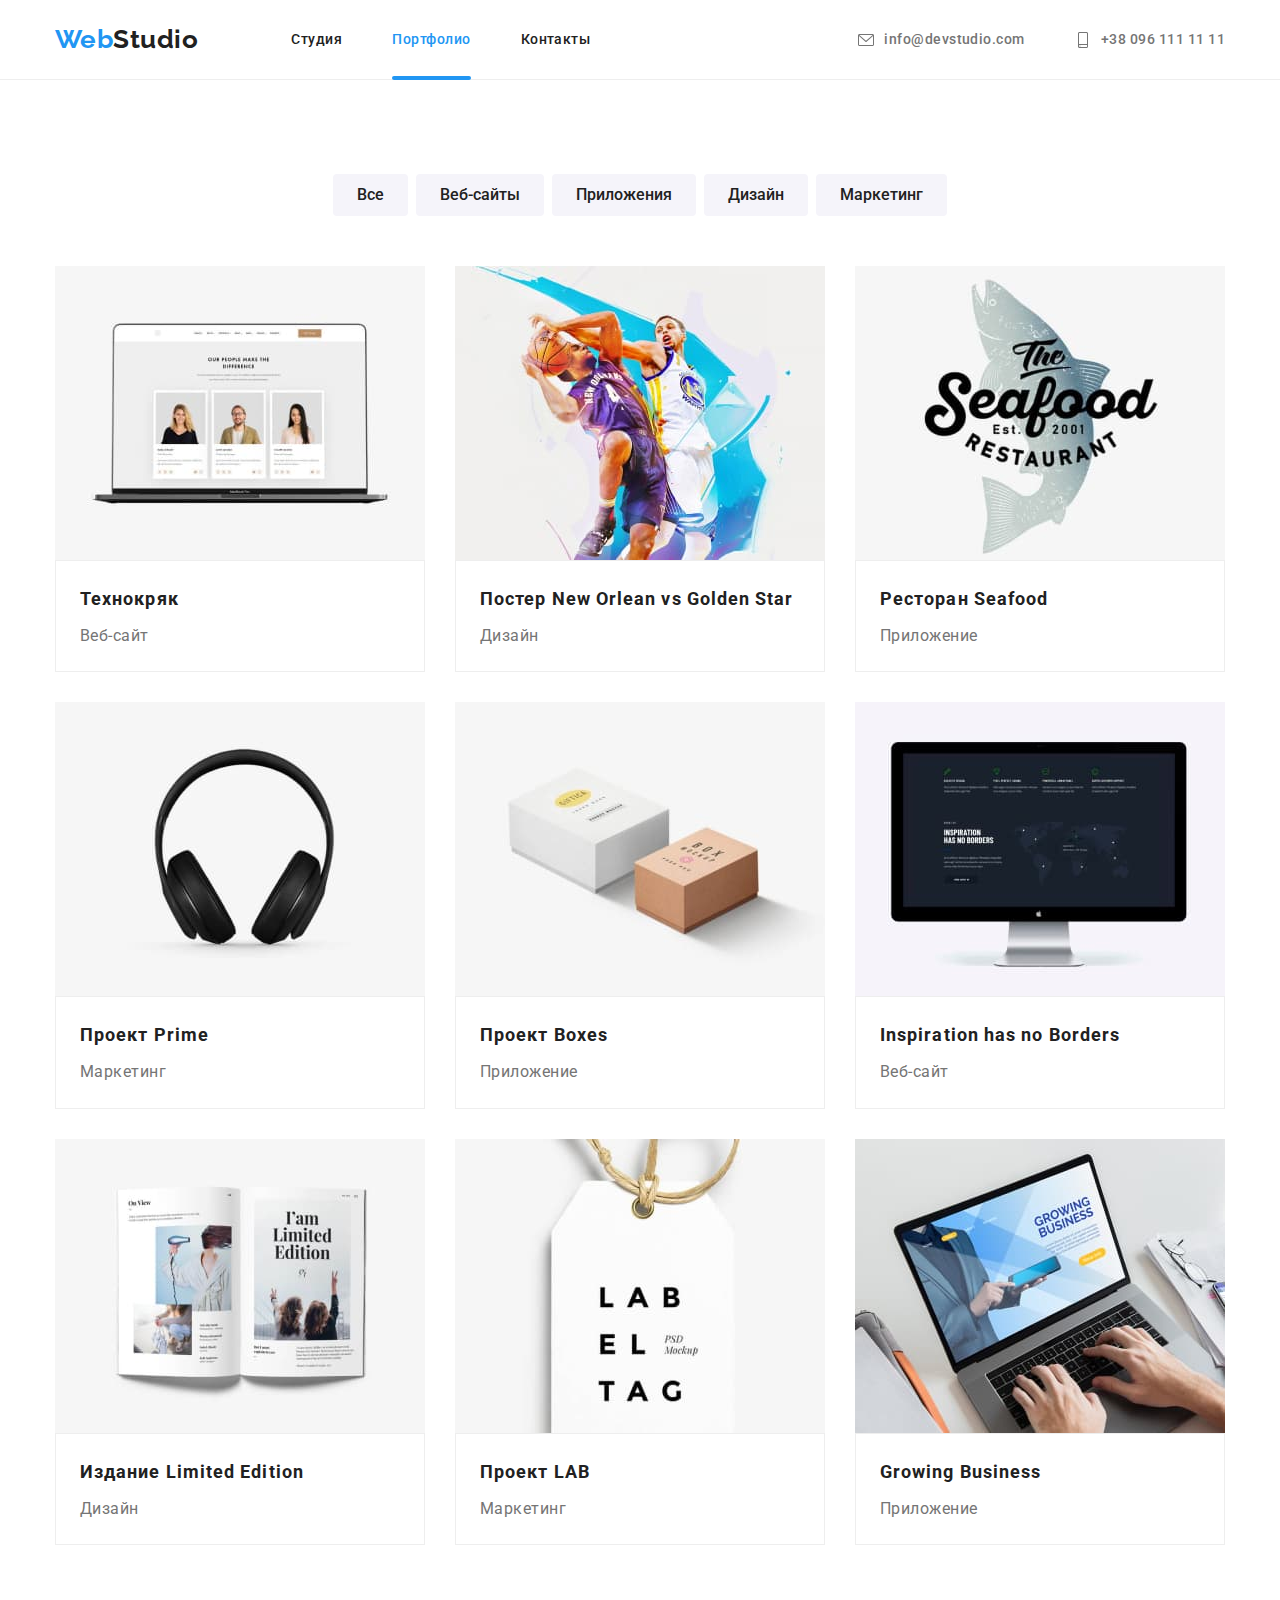
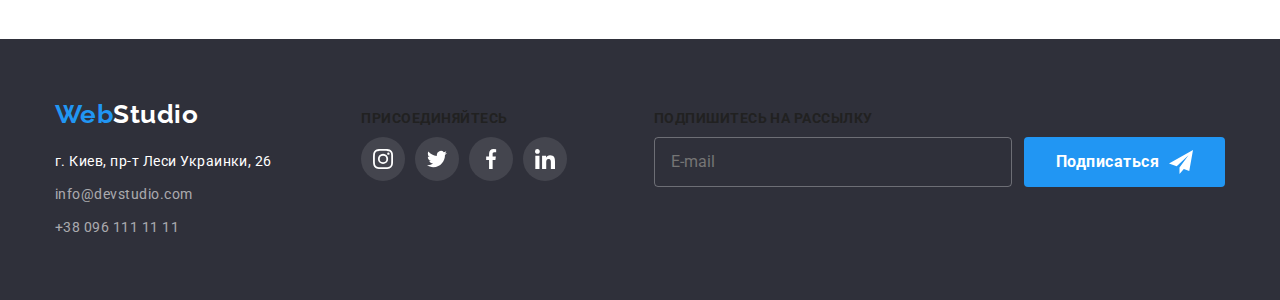
==== portfolio.html @ 349ae651 "clone" ====
<!DOCTYPE html>
<html lang="ru">

<head>
    <meta charset="UTF-8">
    <meta http-equiv="X-UA-Compatible" content="IE=edge">
    <meta name="viewport" content="width=device-width, initial-scale=1.0">
    <title>Portfolio</title>
    <link href="https://fonts.googleapis.com/css2?family=Raleway:wght@700&family=Roboto:wght@400;500;700;900&display=swap"
        rel="stylesheet">
    <link rel="stylesheet" href="https://cdnjs.cloudflare.com/ajax/libs/modern-normalize/1.1.0/modern-normalize.min.css">
    <link rel="stylesheet" href="./css/styles.css">
</head>

<body class="body">
    <!--Header section-->
    <header class="header-line">
        <div class="container main-nav">
            <a href="/" class="logo">Web<span class="header-studio">Studio</span></a>

            <nav>
                <ul class="site-nav">
                    <li class="site-nav-item">
                        <a href="./index.html" class="nav-link">Студия</a>
                    </li>
                    <li class="site-nav-item">
                        <a href="./portfolio.html" class="nav-link current">Портфолио</a>
                    </li>
                    <li class="site-nav-item">
                        <a href="" class="nav-link">Контакты</a>
                    </li>
                </ul>
            </nav>

            <ul class="contacts-list">
                <li class="site-nav-item">
                    <a href="mailto:info@devstudio.com" class="contact-link">
                        <svg class="contact-icon" width="16" height="16">
                            <use href="./images/icons.svg#icon-envelope"></use>
                        </svg>
                        info@devstudio.com</a>
                </li>
                <li>
                    <a href="tel:+380961111111" class="contact-link">
                        <svg class="contact-icon" width="16" height="16">
                            <use href="./images/icons.svg#icon-smartphone"></use>
                        </svg>
                        +38 096 111 11 11</a>
                </li>
            </ul>
        </div>  
    </header>

    <!--Main section-->
    <main>

        <!--Projects section-->
        <section class="projects-section">
            <div class="container">
                <h1 class="hidden-title">Projects</h1>

                <ul class="buttons-list">
                    <li class="button-item"><button type="button" class="secondary-button">Все</button></li>
                    <li class="button-item"><button type="button" class="secondary-button">Веб-сайты</button></li>
                    <li class="button-item"><button type="button" class="secondary-button">Приложения</button></li>
                    <li class="button-item"><button type="button" class="secondary-button">Дизайн</button></li>
                    <li class="button-item"><button type="button" class="secondary-button">Маркетинг</button></li>
                </ul>
                
                <ul class="projects-list">
                    <li class="project-card">
                        <div class="image-overlay">
                            <img src="./images/techo.jpg" alt="Веб-сайт Технокряк" width="370" class="card-image">
                            <div class="card-over">
                                <p class="card-image-text">Технокряк это современная площадка распространения коронавируса. Компании используют эту
                                    платформу для цифрового шпионажа и атак на защищённые сервера конкурентов.</p>
                            </div>
                        </div>
                            
                        <div class="card-border">
                            <h2 class="project-title">Технокряк</h2>
                            <p class="project-description">Веб-сайт</p>
                        </div>
                    </li>
                    <li class="project-card">
                        <div class="image-overlay">
                            <img src="./images/new-orlean.jpg" alt="Постер New Orlean vs Golden Star" width="370" class="card-image">
                            <div class="card-over">
                                <p class="card-image-text">Технокряк это современная площадка распространения коронавируса. Компании используют эту
                                    платформу для цифрового шпионажа и атак на защищённые сервера конкурентов.</p>
                            </div>
                        </div>
                            
                        <div class="card-border">
                            <h2 class="project-title">Постер New Orlean vs Golden Star</h2>
                            <p class="project-description">Дизайн</p>
                        </div>
                    </li>
                    <li class="project-card">
                        <div class="image-overlay">
                            <img src="./images/seafood.jpg" alt="Ресторан Seafood" width="370" class="card-image">
                            <div class="card-over">
                                <p class="card-image-text">Технокряк это современная площадка распространения коронавируса. Компании используют эту
                                    платформу для цифрового шпионажа и атак на защищённые сервера конкурентов.</p>
                            </div>
                        </div>
                        
                        <div class="card-border">
                            <h2 class="project-title">Ресторан Seafood</h2>
                            <p class="project-description">Приложение</p>
                        </div>
                    </li>
                    <li class="project-card">
                        <div class="image-overlay">
                            <img src="./images/prime.jpg" alt="Проект Prime" width="370" class="card-image">
                            <div class="card-over">
                                <p class="card-image-text">Технокряк это современная площадка распространения коронавируса. Компании используют эту
                                    платформу для цифрового шпионажа и атак на защищённые сервера конкурентов.</p>
                            </div>
                        </div>
                            
                        <div class="card-border">
                            <h2 class="project-title">Проект Prime</h2>
                            <p class="project-description">Маркетинг</p>
                        </div>
                    </li>
                    <li class="project-card">
                        <div class="image-overlay">
                            <img src="./images/boxes.jpg" alt="Проект Boxes" width="370" class="card-image">
                            <div class="card-over">
                                <p class="card-image-text">Технокряк это современная площадка распространения коронавируса. Компании используют эту
                                    платформу для цифрового шпионажа и атак на защищённые сервера конкурентов.</p>
                            </div>
                        </div>
                            
                        <div class="card-border">
                            <h2 class="project-title">Проект Boxes</h2>
                            <p class="project-description">Приложение</p>
                        </div>
                    </li>
                    <li class="project-card">
                        <div class="image-overlay">
                            <img src="./images/inspiration.jpg" alt="Веб-сайт Inspiration has no Borders" width="370" class="card-image">
                            <div class="card-over">
                                <p class="card-image-text">Технокряк это современная площадка распространения коронавируса. Компании используют эту
                                    платформу для цифрового шпионажа и атак на защищённые сервера конкурентов.</p>
                            </div>
                        </div>
                            
                        <div class="card-border">
                            <h2 class="project-title">Inspiration has no Borders</h2>
                            <p class="project-description">Веб-сайт</p>
                        </div>
                    </li>
                    <li class="project-card">
                        <div class="image-overlay">
                            <img src="./images/limited-edition.jpg" alt="Издание Limited Edition" width="370" class="card-image">
                            <div class="card-over">
                                <p class="card-image-text">Технокряк это современная площадка распространения коронавируса. Компании используют эту
                                    платформу для цифрового шпионажа и атак на защищённые сервера конкурентов.</p>
                            </div>
                        </div>
                            
                        <div class="card-border">
                            <h2 class="project-title">Издание Limited Edition</h2>
                            <p class="project-description">Дизайн</p>
                        </div>
                    </li>
                    <li class="project-card">
                        <div class="image-overlay">
                            <img src="./images/lab.jpg" alt="Проект LAB" width="370" class="card-image">
                            <div class="card-over">
                                <p class="card-image-text">Технокряк это современная площадка распространения коронавируса. Компании используют эту
                                    платформу для цифрового шпионажа и атак на защищённые сервера конкурентов.</p>
                            </div>
                        </div>
                            
                        <div class="card-border">
                            <h2 class="project-title">Проект LAB</h2>
                            <p class="project-description">Маркетинг</p>
                        </div>
                    </li>
                    <li class="project-card">
                        <div class="image-overlay">
                            <img src="./images/growing-business.jpg" alt="Приложение Growing Business" width="370" class="card-image">
                            <div class="card-over">
                                <p class="card-image-text">Технокряк это современная площадка распространения коронавируса. Компании используют эту
                                    платформу для цифрового шпионажа и атак на защищённые сервера конкурентов.</p>
                            </div>
                        </div>
                            
                        <div class="card-border">
                            <h2 class="project-title">Growing Business</h2>
                            <p class="project-description">Приложение</p>
                        </div>
                    </li>
                </ul>
            </div>
        </section>
    </main>

    <!--Footer section-->
    <footer class="footer-section">
        <div class="container">
            <div class="footer-info">
                <div class="footer-logo"><a href="/" class="logo">Web<span class="footer-studio">Studio</span></a></div>
                <address>
                    <ul>
                        <li class="address-list"><a
                                href="https://www.google.com/maps/place/%D0%B1%D1%83%D0%BB.+%D0%9B%D0%B5%D1%81%D0%B8+%D0%A3%D0%BA%D1%80%D0%B0%D0%B8%D0%BD%D0%BA%D0%B8,+26,+%D0%9A%D0%B8%D0%B5%D0%B2,+02000/@50.4265841,30.5361971,17z/data=!3m1!4b1!4m5!3m4!1s0x40d4cf0e033ecbe9:0x57a4dffefec77da0!8m2!3d50.4265807!4d30.5383858"
                                class="address-link map">г. Киев, пр-т Леси Украинки, 26</a></li>
                        <li class="address-list">
                            <a href="mailto:info@devstudio.com" class="address-link">info@devstudio.com</a>
                        </li>
                        <li>
                            <a href="tel:+380961111111" class="address-link">+38 096 111 11 11</a>
                        </li>
                    </ul>
                </address>
            </div>
    
            <div class="join">
                <h3 class="description-title">присоединяйтесь</h3>
                <ul class="social-list">
                    <li class="link-item">
                        <a href="" class="social-link">
                            <svg width="20" height="20">
                                <use href="./images/icons.svg#icon-instagram"></use>
                            </svg>
                        </a>
                    </li>
                    <li class="link-item">
                        <a href="" class="social-link">
                            <svg width="20" height="20">
                                <use href="./images/icons.svg#icon-twitter"></use>
                            </svg>
                        </a>
                    </li>
                    <li class="link-item">
                        <a href="" class="social-link">
                            <svg width="20" height="20">
                                <use href="./images/icons.svg#icon-facebook"></use>
                            </svg>
                        </a>
                    </li>
                    <li>
                        <a href="" class="social-link">
                            <svg width="20" height="20">
                                <use href="./images/icons.svg#icon-linkedin"></use>
                            </svg>
                        </a>
                    </li>
                </ul>
            </div>

            <div class="subscribe">
                <h3 class="description-title">Подпишитесь на рассылку</h3>
                <form class="subscribe-form">
                    <input type="text" placeholder="E-mail" class="subscribe-field">
                    <button type="submit" class="primary-button">
                        <span>Подписаться</span>
                        <svg width="24" height="24" class="icon-send">
                            <use href="./images/icons.svg#icon-send"></use>
                        </svg>
                    </button>
                </form>
            </div>
        </div>
    </footer>

</body>

</html>
---- css/styles.css ----
:root {
  --main-text-color: #757575;
  --title-text-color: #212121;
  --accent-color: #2196f3;
  --white-color: #ffffff;
  --background-grey: #2f303a;
  --team-section-background: #f5f4fa;
  --address-link-color: rgba(255, 255, 255, 60%);
  --logo-color: #afb1b8;
  --transition-prop: 250ms cubic-bezier(0.4, 0, 0.2, 1);
  --input-color: #000000;
}

.body {
  background-color: var(--white-color);
  color: var(--main-text-color);
  font-family: "Roboto", sans-serif;
  letter-spacing: 0.03em;
}

ul {
  padding: 0;
  margin: 0;
  list-style: none;
}

h1,
h2,
h3,
p {
  padding: 0;
  margin: 0;
}

.container {
  width: 1200px;
  margin: 0 auto;
  padding: 0 15px;
}

/* Логотип */

.logo {
  margin-right: 93px;

  color: var(--accent-color);
  font-family: "Raleway", sans-serif;
  font-weight: 700;
  font-size: 26px;
  line-height: 1.2;
  text-decoration: none;
}

.header-studio {
  color: var(--title-text-color);
}

/* Навигация */

.main-nav {
  display: flex;
  align-items: center;
}

.site-nav {
  display: flex;
}

.contacts-list {
  display: flex;
  margin-left: auto;
}

.site-nav-item:not(:last-child) {
  margin-right: 50px;
}

.nav-link {
  position: relative;
  display: block;
  padding: 32px 0;

  color: var(--title-text-color);
  font-weight: 500;
  font-size: 14px;
  line-height: 1.1;
  text-decoration: none;

  transition: color var(--transition-prop);
}

.current::after {
  content: "";
  display: block;
  position: absolute;
  bottom: -1px;
  left: 0;
  width: 100%;
  height: 4px;
  background-color: var(--accent-color);
  border-radius: 2px;
}

.nav-link:hover,
.nav-link:focus,
.nav-link.current {
  color: var(--accent-color);
}

.contact-link {
  display: flex;
  align-items: center;

  color: var(--main-text-color);
  font-weight: 500;
  font-size: 14px;
  line-height: 1.1;
  text-decoration: none;

  transition: color var(--transition-prop);
}

.contact-icon {
  margin-right: 10px;

  fill: currentColor;
}

.contact-link:hover,
.contact-link:focus {
  color: var(--accent-color);
}

.header-line {
  border-bottom: 1px solid #eeeeee;
}

/* Герой */

.hero-section {
  max-width: 1600px;
  margin: 0 auto;
  padding: 200px 0;

  background-color: var(--background-grey);
  background-image: linear-gradient(
      to right,
      rgba(47, 48, 58, 0.4),
      rgba(47, 48, 58, 0.4)
    ),
    url(../images/bgi-hero.jpg);
  background-repeat: no-repeat;
  background-position: center;
  background-color: var(--background-grey);
  text-align: center;
}

.hero-title {
  margin-bottom: 30px;

  color: var(--white-color);
  letter-spacing: 0.06em;
  font-weight: 900;
  font-size: 44px;
  line-height: 1.4;
  text-transform: uppercase;
}

.primary-button {
  min-width: 200px;
  border-radius: 4px;
  padding: 10px 32px;
  border: none;

  background-color: var(--accent-color);
  color: var(--white-color);

  font-family: inherit;
  font-weight: 700;
  font-size: 16px;
  line-height: 1.875;
  letter-spacing: 0.03em;

  cursor: pointer;
  transition: box-shadow var(--transition-prop);
}

/* Описание и наша команда */

.description-section {
  padding: 94px 0 47px;
}

.hidden-title {
  position: absolute;
  width: 1px;
  height: 1px;
  margin: -1px;
  border: 0;
  padding: 0;

  white-space: nowrap;
  clip-path: inset(100%);
  clip: rect(0 0 0 0);
  overflow: hidden;
}

.description-list {
  display: flex;
  justify-content: space-between;
}

.description-item {
  width: 270px;
}

.description-image {
  padding: 25px 100px;
  margin-bottom: 30px;
  border-radius: 4px;

  background-color: var(--team-section-background);
}

.description-title {
  margin-bottom: 10px;

  color: var(--title-text-color);
  font-weight: 700;
  font-size: 14px;
  line-height: 1.1;
  text-transform: uppercase;
}

.description-text {
  font-size: 14px;
  line-height: 1.7;
}

.about-section {
  padding: 47px 0 94px;
}

.main-title {
  margin-bottom: 50px;

  color: var(--title-text-color);
  font-weight: 700;
  font-size: 36px;
  line-height: 1.2;
  text-align: center;
}

.work-list {
  display: flex;
  justify-content: space-between;
}

.work-item {
  position: relative;
  max-width: 100%;
  height: auto;
  display: block;
}

.work-img {
  display: block;
}

.work-img-over {
  position: absolute;
  left: 0;
  bottom: 0;
  width: 100%;
  padding: 27px 0;
  background-color: rgba(47, 48, 58, 0.8);
}

.work-descr {
  font-size: 14px;
  font-weight: 700;
  line-height: 1.14;
  text-align: center;
  text-transform: uppercase;

  color: var(--white-color);
}

.team-section {
  padding: 94px 0;

  background-color: var(--team-section-background);
}

.team-list {
  display: flex;
  text-align: center;
}

.team-item {
  background-color: var(--white-color);
  border-radius: 0px 0px 4px 4px;
  box-shadow: 0px 1px 3px rgba(0, 0, 0, 0.12), 0px 1px 1px rgba(0, 0, 0, 0.14),
    0px 2px 1px rgba(0, 0, 0, 0.2);
}

.team-item:not(:last-child) {
  margin-right: 30px;
}

.team-subtitle {
  padding: 30px 0;
}

.team-name {
  margin-bottom: 10px;

  color: var(--title-text-color);
  font-weight: 500;
  font-size: 16px;
  line-height: 1.2;
}

.team-position {
  margin-bottom: 16px;

  font-size: 16px;
  line-height: 1.2;
}

.social-list {
  display: flex;
  justify-content: center;
}

.link-item {
  margin-right: 10px;
}

.social-link {
  width: 44px;
  height: 44px;
  border-radius: 50%;
  justify-content: center;
  display: block;
  padding: 12px 12px;

  fill: var(--logo-color);

  transition: background-color var(--transition-prop),
    fill var(--transition-prop);
}

.team-item .social-link:hover,
.team-item .social-link:focus {
  background-color: var(--accent-color);
  fill: var(--white-color);
}

/* Постоянные клиенты */

.clients-section {
  padding: 94px 0;
}

.clients-list {
  display: flex;
}

.clients-item {
  margin-right: 30px;
}

.client-box {
  display: block;
  padding: 16px 32px;
  border: 1px solid;
  border-color: #afb1b8;
  border-radius: 4px;

  fill: var(--logo-color);

  transition: fill var(--transition-prop), border-color var(--transition-prop);
}

.client-box:hover,
.client-box:focus {
  fill: var(--accent-color);
  border-color: var(--accent-color);
}

/* Футер */
.footer-section {
  padding: 60px 0;

  background-color: var(--background-grey);
}

.footer-section .container {
  display: flex;
}

.footer-info {
  margin-right: 70px;
}

.footer-logo {
  margin-bottom: 20px;
}

.footer-studio {
  color: var(--white-color);
}

.address-list {
  margin-bottom: 9px;
}

.footer-section a {
  text-decoration: none;
  font-style: normal;
}

.address-link {
  color: var(--address-link-color);
  font-family: inherit;
  font-size: 14px;
  line-height: 1.7;
  text-decoration: none;

  transition: color var(--transition-prop);
}

.address-link:hover,
.address-link:focus {
  color: var(--accent-color);
}

.address-link.map {
  color: var(--white-color);
}

.subscribe {
  margin-left: auto;
  margin-top: 12px;
}

.join {
  margin-top: 12px;
}

.footer-title {
  margin-bottom: 20px;

  font-weight: 700;
  font-size: 14px;
  line-height: 1.1;
  text-transform: uppercase;
  color: var(--white-color);
}

.footer-section .social-link {
  background-color: rgba(255, 255, 255, 0.1);
  fill: var(--white-color);

  transition: background-color var(--transition-prop);
}

.footer-section .social-link:hover,
.footer-section .social-link:focus {
  background-color: var(--accent-color);
}

.subscribe-form {
  display: flex;
}

.subscribe-form .primary-button {
  display: flex;
  align-items: center;
}

.icon-send {
  margin-left: 10px;
}

.subscribe-field {
  display: inline-block;
  min-width: 358px;
  margin-right: 12px;
  padding: 15px 16px;

  border: 1px solid rgba(255, 255, 255, 0.3);
  border-radius: 4px;
  outline-style: none;

  background-color: transparent;
  color: rgba(255, 255, 255, 0.3);
}

/* Модальное окно */

.backdrop {
  position: fixed;
  top: 0;
  left: 0;
  width: 100%;
  height: 100%;
  display: flex;
  justify-content: center;
  align-items: center;
  background-color: rgba(0, 0, 0, 0.2);
  transition: opacity 300ms ease-in-out;
}

.is-hidden {
  opacity: 0;
  pointer-events: none;
}

.backdrop.is-hidden .modal {
  transform: scale(0.7);
}

.modal {
  padding: 40px;
  min-width: 528px;
  min-height: 581px;
  position: relative;
  box-shadow: 0px 1px 3px rgba(0, 0, 0, 0.12), 0px 1px 1px rgba(0, 0, 0, 0.14),
    0px 2px 1px rgba(0, 0, 0, 0.2);
  border-radius: 4px;
  transition: transform 300ms ease-in-out;

  background-color: var(--white-color);
}

.modal-title {
  margin-bottom: 12px;

  font-weight: 700;
  font-size: 20px;
  line-height: 1.15;
  text-align: center;
  letter-spacing: 0.03em;

  color: var(--title-text-color);
}

.close-border {
  position: absolute;
  top: 8px;
  right: 8px;
  display: flex;
  width: 30px;
  height: 30px;
  border-radius: 50%;

  justify-content: center;
  align-items: center;

  border: 1px solid rgba(0, 0, 0, 0.1);
  background-color: var(--white-color);

  cursor: pointer;
  transition: fill var(--transition-prop);
}

.close-border:hover,
.close-border:focus {
  fill: var(--accent-color);
}

.input-field {
  display: flex;
  flex-direction: column;
  margin-bottom: 10px;
}

.input-name {
  position: relative;
  display: flex;
  flex-direction: column;

  margin-bottom: 4px;

  font-size: 12px;
  line-height: 1.2;
  letter-spacing: 0.01em;
}

.input-group-absolute {
  position: relative;
}

.modal-icon {
  position: absolute;
  top: 50%;
  left: 12px;
  transform: translateY(-50%);
  transition: fill var(--transition-prop);
}

.input-retangle {
  width: 100%;
  padding: 11px 12px 11px 42px;
  border: 1px solid rgba(33, 33, 33, 0.2);
  outline: none;
  border-radius: 4px;

  color: var(--input-color);

  transition: border var(--transition-prop);
}

.input-retangle:focus {
  border: 1px solid var(--accent-color);
}

.input-retangle:focus + .modal-icon {
  fill: var(--accent-color);
}

.textarea-field {
  display: flex;
  flex-direction: column;
  margin-bottom: 20px;
}

.textarea-name {
  margin-bottom: 4px;

  font-size: 12px;
  line-height: 1.2;
  letter-spacing: 0.01em;
}

.textarea-field .comment-area::placeholder {
  font-size: 12px;
  line-height: 1.17;
  letter-spacing: 0.01em;

  color: rgba(117, 117, 117, 0.5);
}

.comment-area {
  min-height: 120px;
  padding: 12px 16px;
  resize: none;
  border: 1px solid rgba(33, 33, 33, 0.2);
  border-radius: 4px;
  outline: none;
  color: var(--input-color);

  transition: border var(--transition-prop);
}

.comment-area:focus {
  border: 1px solid var(--accent-color);
}

.agreement-field {
  display: flex;
  align-items: center;
  justify-content: center;
  margin-bottom: 30px;
}

.checkbox {
  appearance: none;
  position: absolute;
}

.checkbox-icon {
  display: inline-block;
  margin-right: 8px;
  width: 16px;
  height: 15px;
  border: 2px solid var(--title-text-color);
  border-radius: 2px;
  transition: background-color var(--transition-prop),
    background-image var(--transition-prop);
  cursor: pointer;
}

.checkbox:checked + .checkbox-icon {
  padding: 4px 3px;
  background-image: url(../images/mark.svg);
  background-color: var(--accent-color);
  background-position: center;
  background-repeat: no-repeat;

  border: none;
}

.agreement-text {
  display: flex;
  align-items: center;
  margin-right: 3px;

  font-size: 14px;
  line-height: 1.71;
  letter-spacing: 0.03em;
}

.agreement-link {
  color: var(--accent-color);
  font-size: 14px;
  line-height: 1.71;
  letter-spacing: 0.03em;
  text-decoration-skip-ink: none;
}

.feedback-form .primary-button {
  display: block;
  margin: 0 auto;
}

.feedback-form .primary-button:hover {
  box-shadow: 0px 4px 4px rgba(0, 0, 0, 0.15);
}

/* Портфолио */

.projects-section {
  padding: 94px 0;
}

.buttons-list {
  display: flex;
  justify-content: center;
  margin-bottom: 50px;
}

.button-item:not(:last-child) {
  margin-right: 8px;
}

.secondary-button {
  padding: 6px 22px;

  background-color: var(--team-section-background);
  color: var(--title-text-color);
  border-color: transparent;
  border-radius: 4px;

  font-family: inherit;
  font-weight: 500;
  font-size: 16px;
  line-height: 1.6;
  cursor: pointer;

  transition: background-color var(--transition-prop),
    color var(--transition-prop), box-shadow var(--transition-prop);
}

.secondary-button:hover,
.secondary-button:focus {
  background-color: var(--accent-color);
  color: var(--white-color);
  box-shadow: 0px 3px 1px rgba(0, 0, 0, 0.1), 0px 1px 2px rgba(0, 0, 0, 0.08),
    0px 2px 2px rgba(0, 0, 0, 0.12);
}

.projects-list {
  display: flex;
  flex-wrap: wrap;
}

.project-card {
  margin: 0 30px 30px 0;

  border-radius: 0px 0px 4px 4px;

  transition: box-shadow var(--transition-prop);
}

.project-card:hover,
.project-card:focus {
  box-shadow: 0px 1px 3px rgba(0, 0, 0, 0.12), 0px 1px 1px rgba(0, 0, 0, 0.14),
    0px 2px 1px rgba(0, 0, 0, 0.2);
}

.project-card:nth-child(3n) {
  margin-right: 0;
}

.project-card:nth-last-child(-n + 3) {
  margin-bottom: 0;
}

.projects-list a {
  text-decoration: none;
}

.project-title {
  margin: 0 0 4px 0;

  color: var(--title-text-color);
  font-weight: 700;
  font-size: 18px;
  line-height: 2;
  letter-spacing: 0.06em;
}

.project-description {
  color: var(--main-text-color);
  line-height: 1.9;
}

.image-overlay {
  position: relative;
  overflow: hidden;
}

.card-image {
  display: block;
}

.card-over {
  position: absolute;
  left: 0;
  top: 0;
  width: 100%;
  height: 100%;
  padding: 63px 24px;
  background-color: rgba(33, 150, 243, 0.9);
  transform: translateY(100%);
  transition: transform var(--transition-prop);
}

.card-image-text {
  font-weight: 400;
  font-size: 18px;
  line-height: 1.56;

  color: var(--white-color);
}

.project-card:hover .card-over {
  transform: translateY(0);
}

.card-border {
  border: 1px solid #eeeeee;
  padding: 20px 24px;
}
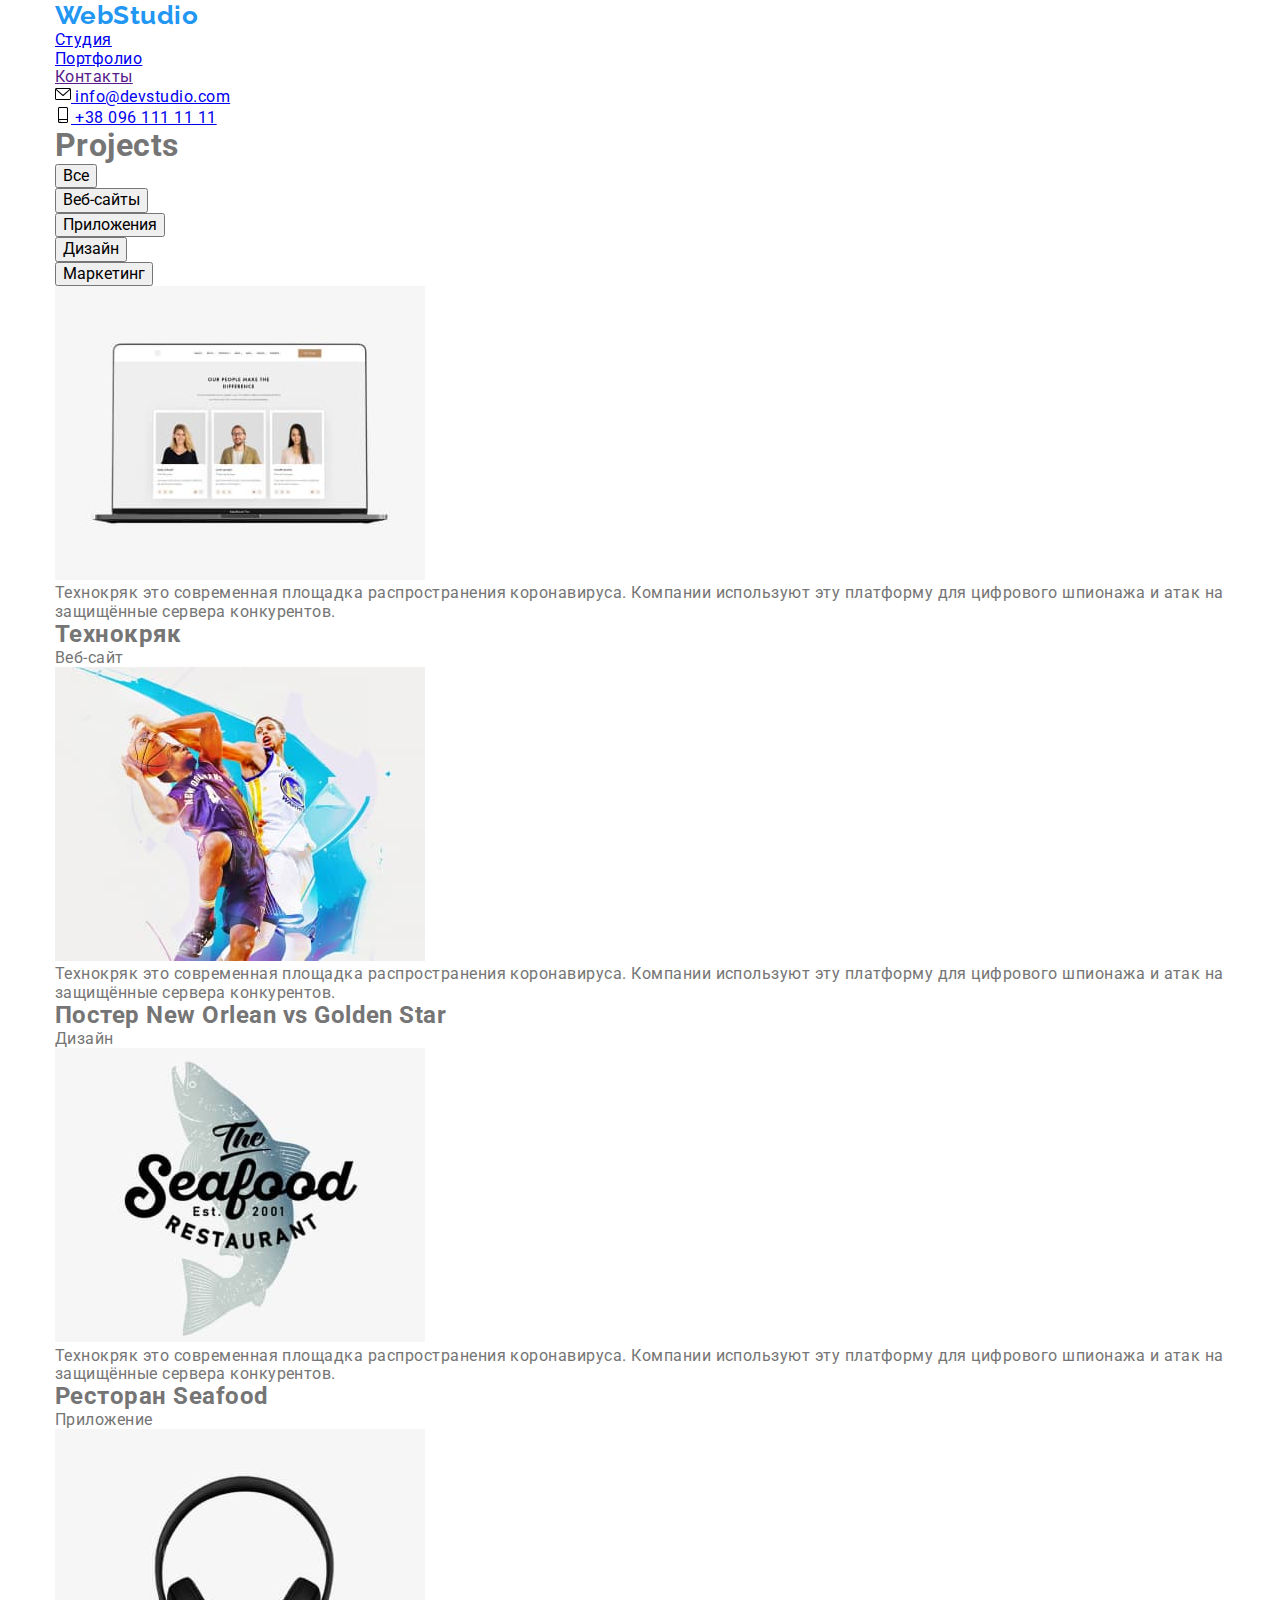
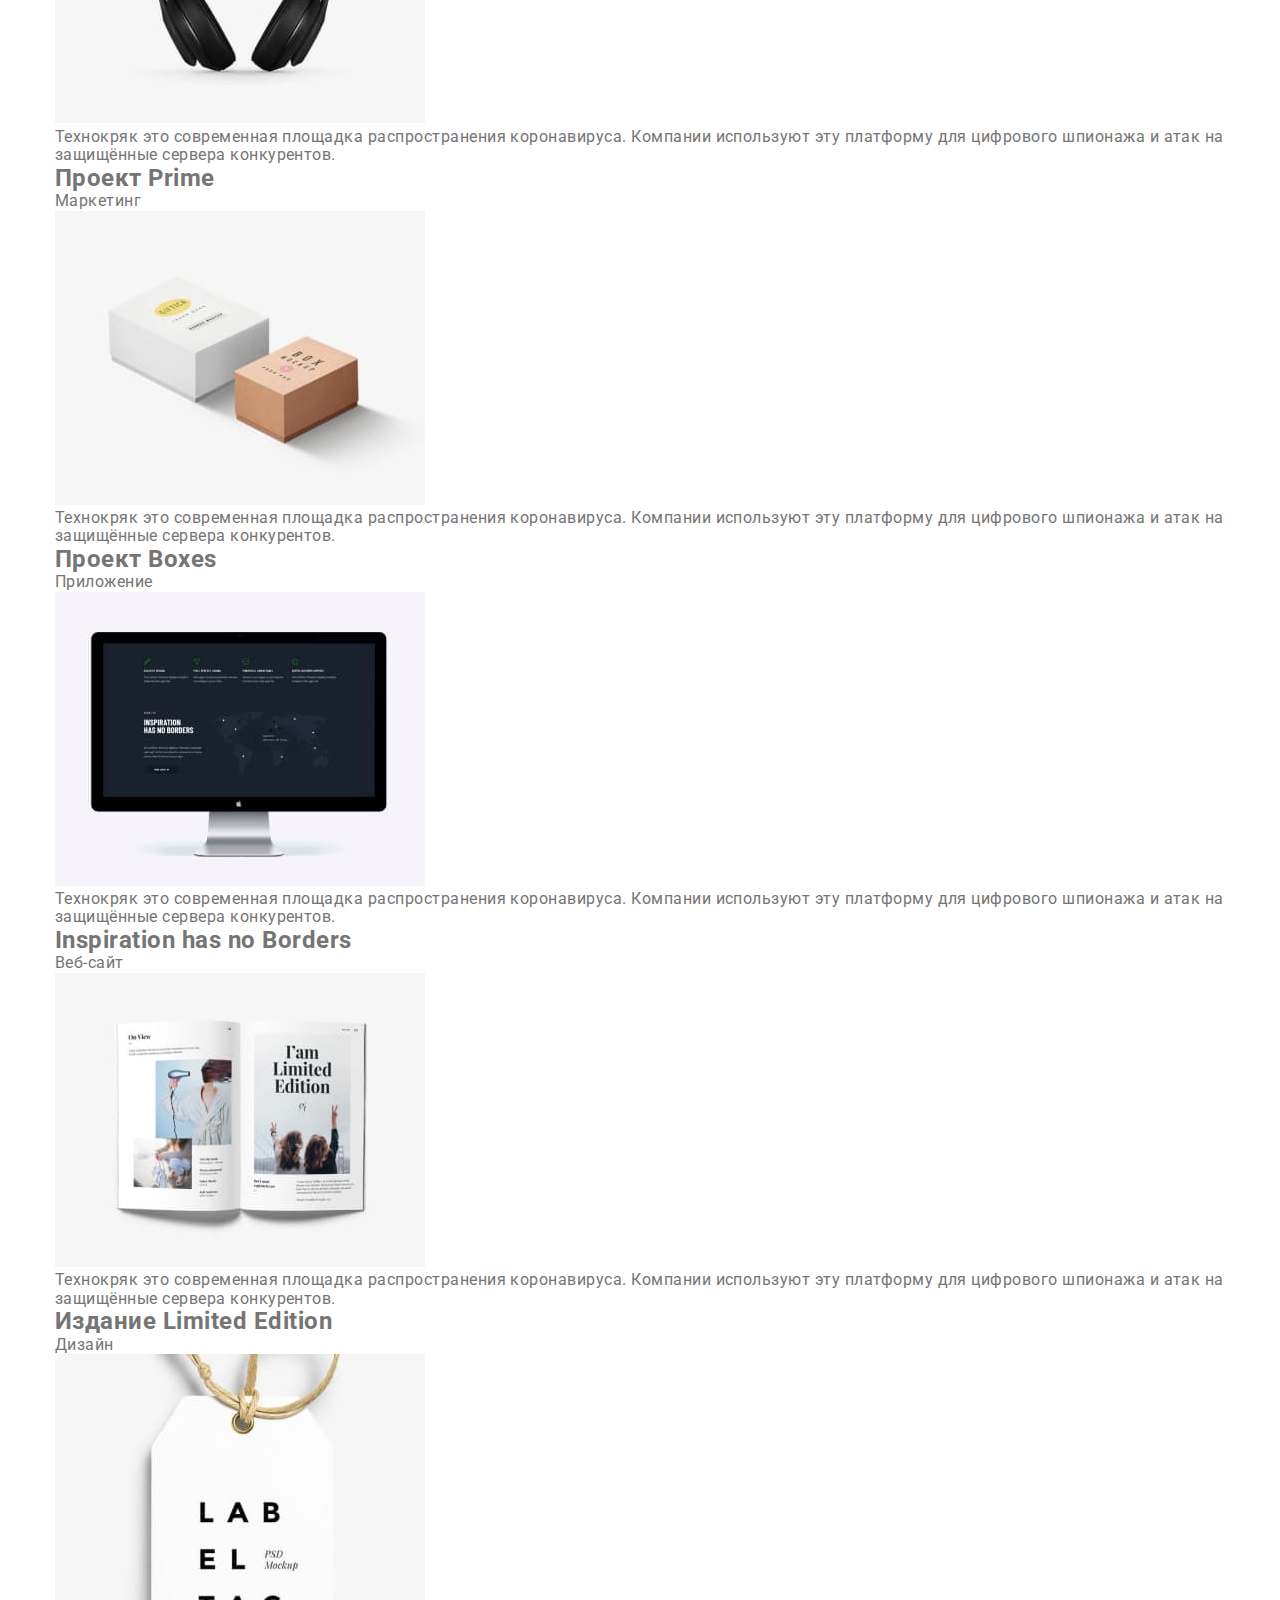
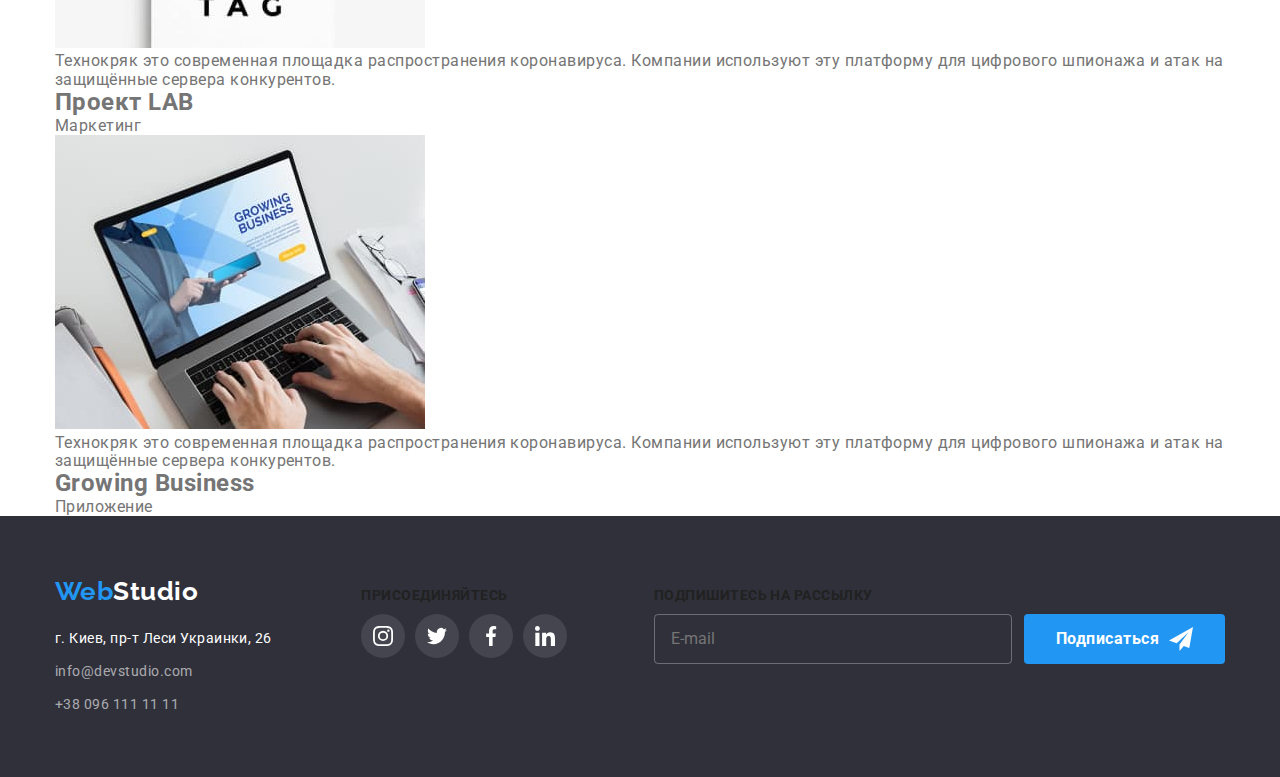
==== commit 74738dee: "Update portfolio.html" ====
--- a/portfolio.html
+++ b/portfolio.html
@@ -14,184 +14,184 @@
 
 <body class="body">
     <!--Header section-->
-    <header class="header-line">
-        <div class="container main-nav">
-            <a href="/" class="logo">Web<span class="header-studio">Studio</span></a>
-
+    <header class="header">
+        <div class="container header__content">
+            <a href="/" class="logo">Web<span class="logo__part">Studio</span></a>
+    
             <nav>
-                <ul class="site-nav">
-                    <li class="site-nav-item">
-                        <a href="./index.html" class="nav-link">Студия</a>
-                    </li>
-                    <li class="site-nav-item">
-                        <a href="./portfolio.html" class="nav-link current">Портфолио</a>
-                    </li>
-                    <li class="site-nav-item">
-                        <a href="" class="nav-link">Контакты</a>
+                <ul class="navigation">
+                    <li class="navigation__item">
+                        <a href="./index.html" class="navigation__link">Студия</a>
+                    </li>
+                    <li class="navigation__item">
+                        <a href="./portfolio.html" class="navigation__link navigation__link--current">Портфолио</a>
+                    </li>
+                    <li class="navigation__item">
+                        <a href="" class="navigation__link">Контакты</a>
                     </li>
                 </ul>
             </nav>
-
-            <ul class="contacts-list">
-                <li class="site-nav-item">
-                    <a href="mailto:info@devstudio.com" class="contact-link">
-                        <svg class="contact-icon" width="16" height="16">
+    
+            <ul class="contacts">
+                <li class="contacts__item">
+                    <a href="mailto:info@devstudio.com" class="contacts__link">
+                        <svg class="contacs__icon" width="16" height="16">
                             <use href="./images/icons.svg#icon-envelope"></use>
                         </svg>
                         info@devstudio.com</a>
                 </li>
-                <li>
-                    <a href="tel:+380961111111" class="contact-link">
-                        <svg class="contact-icon" width="16" height="16">
+                <li class="contacts__item">
+                    <a href="tel:+380961111111" class="contacts__link">
+                        <svg class="contacs__icon" width="16" height="16">
                             <use href="./images/icons.svg#icon-smartphone"></use>
                         </svg>
                         +38 096 111 11 11</a>
                 </li>
             </ul>
-        </div>  
+        </div>
     </header>
 
     <!--Main section-->
     <main>
 
         <!--Projects section-->
-        <section class="projects-section">
+        <section class="projects">
             <div class="container">
-                <h1 class="hidden-title">Projects</h1>
-
-                <ul class="buttons-list">
-                    <li class="button-item"><button type="button" class="secondary-button">Все</button></li>
-                    <li class="button-item"><button type="button" class="secondary-button">Веб-сайты</button></li>
-                    <li class="button-item"><button type="button" class="secondary-button">Приложения</button></li>
-                    <li class="button-item"><button type="button" class="secondary-button">Дизайн</button></li>
-                    <li class="button-item"><button type="button" class="secondary-button">Маркетинг</button></li>
+                <h1 class="hidden__title">Projects</h1>
+
+                <ul class="buttons">
+                    <li class="buttons__item"><button type="button" class="buttons__secondary">Все</button></li>
+                    <li class="buttons__item"><button type="button" class="buttons__secondary">Веб-сайты</button></li>
+                    <li class="buttons__item"><button type="button" class="buttons__secondary">Приложения</button></li>
+                    <li class="buttons__item"><button type="button" class="buttons__secondary">Дизайн</button></li>
+                    <li class="buttons__item"><button type="button" class="buttons__secondary">Маркетинг</button></li>
                 </ul>
                 
-                <ul class="projects-list">
-                    <li class="project-card">
-                        <div class="image-overlay">
-                            <img src="./images/techo.jpg" alt="Веб-сайт Технокряк" width="370" class="card-image">
-                            <div class="card-over">
-                                <p class="card-image-text">Технокряк это современная площадка распространения коронавируса. Компании используют эту
-                                    платформу для цифрового шпионажа и атак на защищённые сервера конкурентов.</p>
-                            </div>
-                        </div>
-                            
-                        <div class="card-border">
-                            <h2 class="project-title">Технокряк</h2>
-                            <p class="project-description">Веб-сайт</p>
-                        </div>
-                    </li>
-                    <li class="project-card">
-                        <div class="image-overlay">
-                            <img src="./images/new-orlean.jpg" alt="Постер New Orlean vs Golden Star" width="370" class="card-image">
-                            <div class="card-over">
-                                <p class="card-image-text">Технокряк это современная площадка распространения коронавируса. Компании используют эту
-                                    платформу для цифрового шпионажа и атак на защищённые сервера конкурентов.</p>
-                            </div>
-                        </div>
-                            
-                        <div class="card-border">
-                            <h2 class="project-title">Постер New Orlean vs Golden Star</h2>
-                            <p class="project-description">Дизайн</p>
-                        </div>
-                    </li>
-                    <li class="project-card">
-                        <div class="image-overlay">
-                            <img src="./images/seafood.jpg" alt="Ресторан Seafood" width="370" class="card-image">
-                            <div class="card-over">
-                                <p class="card-image-text">Технокряк это современная площадка распространения коронавируса. Компании используют эту
+                <ul class="projects__list">
+                    <li class="projects__item">
+                        <div class="projects__image">
+                            <img src="./images/techo.jpg" alt="Веб-сайт Технокряк" width="370" class="projects__thumb">
+                            <div class="projects__overlay">
+                                <p class="projects__text">Технокряк это современная площадка распространения коронавируса. Компании используют эту
+                                    платформу для цифрового шпионажа и атак на защищённые сервера конкурентов.</p>
+                            </div>
+                        </div>
+                            
+                        <div class="projects__subtitle">
+                            <h2 class="projects__title">Технокряк</h2>
+                            <p class="projects__type">Веб-сайт</p>
+                        </div>
+                    </li>
+                    <li class="projects__item">
+                        <div class="projects__image">
+                            <img src="./images/new-orlean.jpg" alt="Постер New Orlean vs Golden Star" width="370" class="projects__thumb">
+                            <div class="projects__overlay">
+                                <p class="projects__text">Технокряк это современная площадка распространения коронавируса. Компании используют эту
+                                    платформу для цифрового шпионажа и атак на защищённые сервера конкурентов.</p>
+                            </div>
+                        </div>
+                            
+                        <div class="projects__subtitle">
+                            <h2 class="projects__title">Постер New Orlean vs Golden Star</h2>
+                            <p class="projects__type">Дизайн</p>
+                        </div>
+                    </li>
+                    <li class="projects__item">
+                        <div class="projects__image">
+                            <img src="./images/seafood.jpg" alt="Ресторан Seafood" width="370" class="projects__thumb">
+                            <div class="projects__overlay">
+                                <p class="projects__text">Технокряк это современная площадка распространения коронавируса. Компании используют эту
                                     платформу для цифрового шпионажа и атак на защищённые сервера конкурентов.</p>
                             </div>
                         </div>
                         
-                        <div class="card-border">
-                            <h2 class="project-title">Ресторан Seafood</h2>
-                            <p class="project-description">Приложение</p>
-                        </div>
-                    </li>
-                    <li class="project-card">
-                        <div class="image-overlay">
-                            <img src="./images/prime.jpg" alt="Проект Prime" width="370" class="card-image">
-                            <div class="card-over">
-                                <p class="card-image-text">Технокряк это современная площадка распространения коронавируса. Компании используют эту
-                                    платформу для цифрового шпионажа и атак на защищённые сервера конкурентов.</p>
-                            </div>
-                        </div>
-                            
-                        <div class="card-border">
-                            <h2 class="project-title">Проект Prime</h2>
-                            <p class="project-description">Маркетинг</p>
-                        </div>
-                    </li>
-                    <li class="project-card">
-                        <div class="image-overlay">
-                            <img src="./images/boxes.jpg" alt="Проект Boxes" width="370" class="card-image">
-                            <div class="card-over">
-                                <p class="card-image-text">Технокряк это современная площадка распространения коронавируса. Компании используют эту
-                                    платформу для цифрового шпионажа и атак на защищённые сервера конкурентов.</p>
-                            </div>
-                        </div>
-                            
-                        <div class="card-border">
-                            <h2 class="project-title">Проект Boxes</h2>
-                            <p class="project-description">Приложение</p>
-                        </div>
-                    </li>
-                    <li class="project-card">
-                        <div class="image-overlay">
-                            <img src="./images/inspiration.jpg" alt="Веб-сайт Inspiration has no Borders" width="370" class="card-image">
-                            <div class="card-over">
-                                <p class="card-image-text">Технокряк это современная площадка распространения коронавируса. Компании используют эту
-                                    платформу для цифрового шпионажа и атак на защищённые сервера конкурентов.</p>
-                            </div>
-                        </div>
-                            
-                        <div class="card-border">
-                            <h2 class="project-title">Inspiration has no Borders</h2>
-                            <p class="project-description">Веб-сайт</p>
-                        </div>
-                    </li>
-                    <li class="project-card">
-                        <div class="image-overlay">
-                            <img src="./images/limited-edition.jpg" alt="Издание Limited Edition" width="370" class="card-image">
-                            <div class="card-over">
-                                <p class="card-image-text">Технокряк это современная площадка распространения коронавируса. Компании используют эту
-                                    платформу для цифрового шпионажа и атак на защищённые сервера конкурентов.</p>
-                            </div>
-                        </div>
-                            
-                        <div class="card-border">
-                            <h2 class="project-title">Издание Limited Edition</h2>
-                            <p class="project-description">Дизайн</p>
-                        </div>
-                    </li>
-                    <li class="project-card">
-                        <div class="image-overlay">
-                            <img src="./images/lab.jpg" alt="Проект LAB" width="370" class="card-image">
-                            <div class="card-over">
-                                <p class="card-image-text">Технокряк это современная площадка распространения коронавируса. Компании используют эту
-                                    платформу для цифрового шпионажа и атак на защищённые сервера конкурентов.</p>
-                            </div>
-                        </div>
-                            
-                        <div class="card-border">
-                            <h2 class="project-title">Проект LAB</h2>
-                            <p class="project-description">Маркетинг</p>
-                        </div>
-                    </li>
-                    <li class="project-card">
-                        <div class="image-overlay">
-                            <img src="./images/growing-business.jpg" alt="Приложение Growing Business" width="370" class="card-image">
-                            <div class="card-over">
-                                <p class="card-image-text">Технокряк это современная площадка распространения коронавируса. Компании используют эту
-                                    платформу для цифрового шпионажа и атак на защищённые сервера конкурентов.</p>
-                            </div>
-                        </div>
-                            
-                        <div class="card-border">
-                            <h2 class="project-title">Growing Business</h2>
-                            <p class="project-description">Приложение</p>
+                        <div class="projects__subtitle">
+                            <h2 class="projects__title">Ресторан Seafood</h2>
+                            <p class="projects__type">Приложение</p>
+                        </div>
+                    </li>
+                    <li class="projects__item">
+                        <div class="projects__image">
+                            <img src="./images/prime.jpg" alt="Проект Prime" width="370" class="projects__thumb">
+                            <div class="projects__overlay">
+                                <p class="projects__text">Технокряк это современная площадка распространения коронавируса. Компании используют эту
+                                    платформу для цифрового шпионажа и атак на защищённые сервера конкурентов.</p>
+                            </div>
+                        </div>
+                            
+                        <div class="projects__subtitle">
+                            <h2 class="projects__title">Проект Prime</h2>
+                            <p class="projects__type">Маркетинг</p>
+                        </div>
+                    </li>
+                    <li class="projects__item">
+                        <div class="projects__image">
+                            <img src="./images/boxes.jpg" alt="Проект Boxes" width="370" class="projects__thumb">
+                            <div class="projects__overlay">
+                                <p class="projects__text">Технокряк это современная площадка распространения коронавируса. Компании используют эту
+                                    платформу для цифрового шпионажа и атак на защищённые сервера конкурентов.</p>
+                            </div>
+                        </div>
+                            
+                        <div class="projects__subtitle">
+                            <h2 class="projects__title">Проект Boxes</h2>
+                            <p class="projects__type">Приложение</p>
+                        </div>
+                    </li>
+                    <li class="projects__item">
+                        <div class="projects__image">
+                            <img src="./images/inspiration.jpg" alt="Веб-сайт Inspiration has no Borders" width="370" class="projects__thumb">
+                            <div class="projects__overlay">
+                                <p class="projects__text">Технокряк это современная площадка распространения коронавируса. Компании используют эту
+                                    платформу для цифрового шпионажа и атак на защищённые сервера конкурентов.</p>
+                            </div>
+                        </div>
+                            
+                        <div class="projects__subtitle">
+                            <h2 class="projects__title">Inspiration has no Borders</h2>
+                            <p class="projects__type">Веб-сайт</p>
+                        </div>
+                    </li>
+                    <li class="projects__item">
+                        <div class="projects__image">
+                            <img src="./images/limited-edition.jpg" alt="Издание Limited Edition" width="370" class="projects__thumb">
+                            <div class="projects__overlay">
+                                <p class="projects__text">Технокряк это современная площадка распространения коронавируса. Компании используют эту
+                                    платформу для цифрового шпионажа и атак на защищённые сервера конкурентов.</p>
+                            </div>
+                        </div>
+                            
+                        <div class="projects__subtitle">
+                            <h2 class="projects__title">Издание Limited Edition</h2>
+                            <p class="projects__type">Дизайн</p>
+                        </div>
+                    </li>
+                    <li class="projects__item">
+                        <div class="projects__image">
+                            <img src="./images/lab.jpg" alt="Проект LAB" width="370" class="projects__thumb">
+                            <div class="projects__overlay">
+                                <p class="projects__text">Технокряк это современная площадка распространения коронавируса. Компании используют эту
+                                    платформу для цифрового шпионажа и атак на защищённые сервера конкурентов.</p>
+                            </div>
+                        </div>
+                            
+                        <div class="projects__subtitle">
+                            <h2 class="projects__title">Проект LAB</h2>
+                            <p class="projects__type">Маркетинг</p>
+                        </div>
+                    </li>
+                    <li class="projects__item">
+                        <div class="projects__image">
+                            <img src="./images/growing-business.jpg" alt="Приложение Growing Business" width="370" class="projects__thumb">
+                            <div class="projects__overlay">
+                                <p class="projects__text">Технокряк это современная площадка распространения коронавируса. Компании используют эту
+                                    платформу для цифрового шпионажа и атак на защищённые сервера конкурентов.</p>
+                            </div>
+                        </div>
+                            
+                        <div class="projects__subtitle">
+                            <h2 class="projects__title">Growing Business</h2>
+                            <p class="projects__type">Приложение</p>
                         </div>
                     </li>
                 </ul>
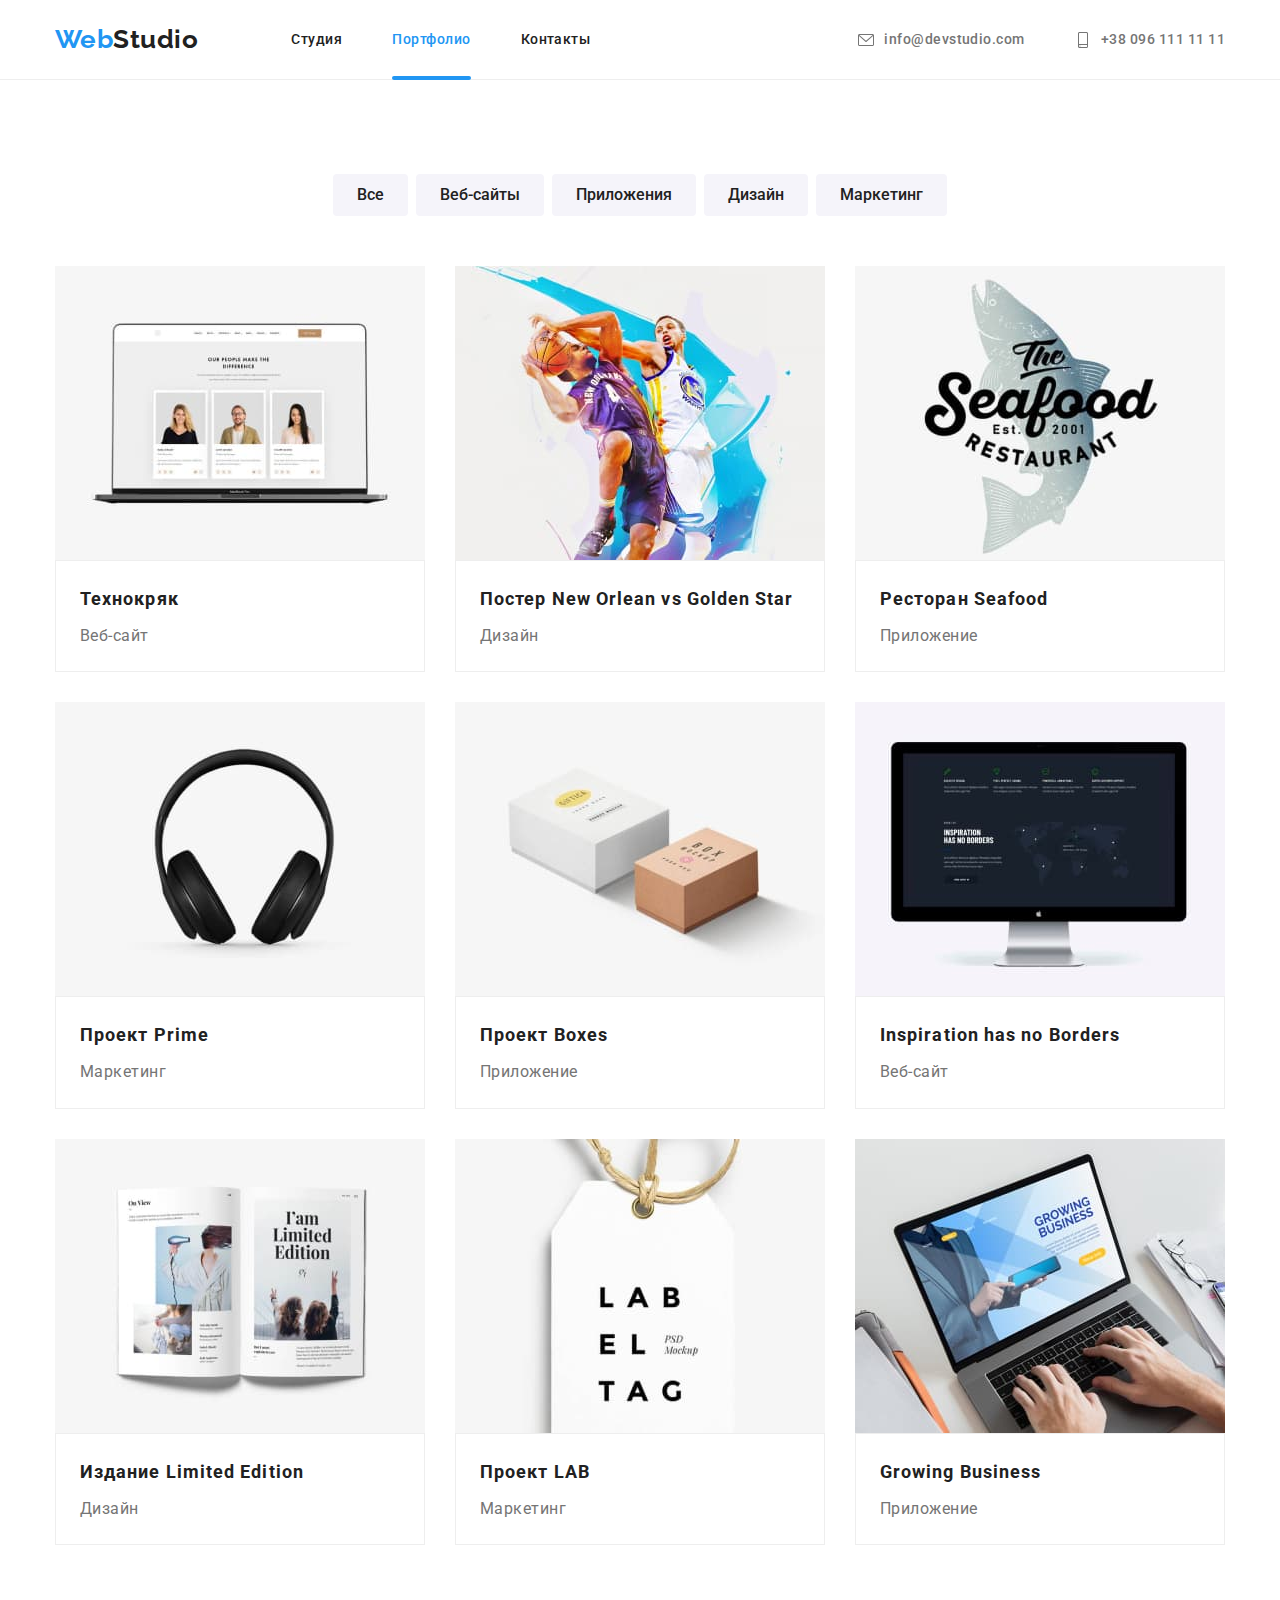
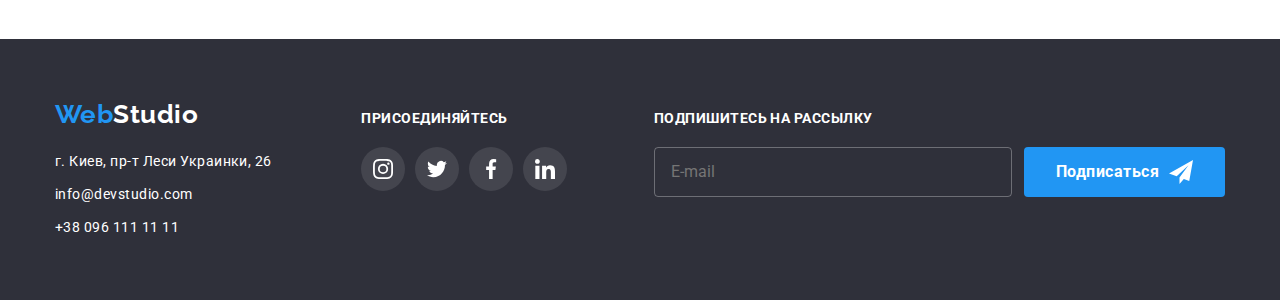
==== commit 7ead401f: "bem+scss" ====
--- a/portfolio.html
+++ b/portfolio.html
@@ -10,6 +10,7 @@
         rel="stylesheet">
     <link rel="stylesheet" href="https://cdnjs.cloudflare.com/ajax/libs/modern-normalize/1.1.0/modern-normalize.min.css">
     <link rel="stylesheet" href="./css/styles.css">
+    <link rel="stylesheet" href="./css/main.css">
 </head>
 
 <body class="body">
@@ -200,51 +201,51 @@
     </main>
 
     <!--Footer section-->
-    <footer class="footer-section">
+    <footer class="footer">
         <div class="container">
-            <div class="footer-info">
-                <div class="footer-logo"><a href="/" class="logo">Web<span class="footer-studio">Studio</span></a></div>
+            <div class="footer__info">
+                <div class="footer__logo"><a href="/" class="logo">Web<span class="logo__part">Studio</span></a></div>
                 <address>
                     <ul>
-                        <li class="address-list"><a
+                        <li class="footer__item"><a
                                 href="https://www.google.com/maps/place/%D0%B1%D1%83%D0%BB.+%D0%9B%D0%B5%D1%81%D0%B8+%D0%A3%D0%BA%D1%80%D0%B0%D0%B8%D0%BD%D0%BA%D0%B8,+26,+%D0%9A%D0%B8%D0%B5%D0%B2,+02000/@50.4265841,30.5361971,17z/data=!3m1!4b1!4m5!3m4!1s0x40d4cf0e033ecbe9:0x57a4dffefec77da0!8m2!3d50.4265807!4d30.5383858"
-                                class="address-link map">г. Киев, пр-т Леси Украинки, 26</a></li>
-                        <li class="address-list">
-                            <a href="mailto:info@devstudio.com" class="address-link">info@devstudio.com</a>
+                                class="footer__link footer__map">г. Киев, пр-т Леси Украинки, 26</a></li>
+                        <li class="footer__item">
+                            <a href="mailto:info@devstudio.com" class="footer__link">info@devstudio.com</a>
                         </li>
                         <li>
-                            <a href="tel:+380961111111" class="address-link">+38 096 111 11 11</a>
+                            <a href="tel:+380961111111" class="footer__link">+38 096 111 11 11</a>
                         </li>
                     </ul>
                 </address>
             </div>
     
-            <div class="join">
-                <h3 class="description-title">присоединяйтесь</h3>
-                <ul class="social-list">
-                    <li class="link-item">
-                        <a href="" class="social-link">
+            <div class="footer__join">
+                <h3 class="footer__title">присоединяйтесь</h3>
+                <ul class="social">
+                    <li class="social__item">
+                        <a href="" class="social__link">
                             <svg width="20" height="20">
                                 <use href="./images/icons.svg#icon-instagram"></use>
                             </svg>
                         </a>
                     </li>
-                    <li class="link-item">
-                        <a href="" class="social-link">
+                    <li class="social__item">
+                        <a href="" class="social__link">
                             <svg width="20" height="20">
                                 <use href="./images/icons.svg#icon-twitter"></use>
                             </svg>
                         </a>
                     </li>
-                    <li class="link-item">
-                        <a href="" class="social-link">
+                    <li class="social__item">
+                        <a href="" class="social__link">
                             <svg width="20" height="20">
                                 <use href="./images/icons.svg#icon-facebook"></use>
                             </svg>
                         </a>
                     </li>
                     <li>
-                        <a href="" class="social-link">
+                        <a href="" class="social__link">
                             <svg width="20" height="20">
                                 <use href="./images/icons.svg#icon-linkedin"></use>
                             </svg>
@@ -252,14 +253,14 @@
                     </li>
                 </ul>
             </div>
-
-            <div class="subscribe">
-                <h3 class="description-title">Подпишитесь на рассылку</h3>
-                <form class="subscribe-form">
-                    <input type="text" placeholder="E-mail" class="subscribe-field">
-                    <button type="submit" class="primary-button">
+    
+            <div class="footer__subscribe">
+                <h3 class="footer__title">Подпишитесь на рассылку</h3>
+                <form class="footer__form">
+                    <input type="text" placeholder="E-mail" class="footer__input">
+                    <button type="submit" class="button--primary">
                         <span>Подписаться</span>
-                        <svg width="24" height="24" class="icon-send">
+                        <svg width="24" height="24" class="footer__icon">
                             <use href="./images/icons.svg#icon-send"></use>
                         </svg>
                     </button>
--- a/css/styles.css
+++ b/css/styles.css
@@ -9,38 +9,66 @@
   --logo-color: #afb1b8;
   --transition-prop: 250ms cubic-bezier(0.4, 0, 0.2, 1);
   --input-color: #000000;
+  --header-line-color: #eeeeee;
+  --footer-input-color: rgba(255, 255, 255, 0.3);
+  --modal-input-color: rgba(33, 33, 33, 0.2);
+  --projects-overlay-bg-color: rgba(33, 150, 243, 0.9);
 }
 
-.body {
+/* .body {
   background-color: var(--white-color);
   color: var(--main-text-color);
   font-family: "Roboto", sans-serif;
   letter-spacing: 0.03em;
-}
-
-ul {
+} */
+
+/* ul {
   padding: 0;
   margin: 0;
   list-style: none;
-}
-
-h1,
+} */
+
+/* h1,
 h2,
 h3,
 p {
   padding: 0;
   margin: 0;
-}
-
-.container {
+} */
+
+/* .container {
   width: 1200px;
   margin: 0 auto;
   padding: 0 15px;
-}
+} */
+
+/* .title {
+  margin-bottom: 50px;
+
+  color: var(--title-text-color);
+  font-weight: 700;
+  font-size: 36px;
+  line-height: 1.2;
+  text-align: center;
+} */
+
+/* .hidden__title {
+  position: absolute;
+  width: 1px;
+  height: 1px;
+  margin: -1px;
+  border: 0;
+  padding: 0;
+
+  white-space: nowrap;
+  clip-path: inset(100%);
+  clip: rect(0 0 0 0);
+  overflow: hidden;
+} */
 
 /* Логотип */
 
-.logo {
+/* .logo {
   margin-right: 93px;
 
   color: var(--accent-color);
@@ -49,33 +77,47 @@
   font-size: 26px;
   line-height: 1.2;
   text-decoration: none;
-}
-
-.header-studio {
+} */
+
+/* .logo__part {
   color: var(--title-text-color);
-}
+} */
+
+/* .button--primary {
+  min-width: 200px;
+  border-radius: 4px;
+  padding: 10px 32px;
+  border: none;
+
+  background-color: var(--accent-color);
+  color: var(--white-color);
+
+  font-family: inherit;
+  font-weight: 700;
+  font-size: 16px;
+  line-height: 1.875;
+  letter-spacing: 0.03em;
+
+  cursor: pointer;
+  transition: box-shadow var(--transition-prop);
+} */
 
 /* Навигация */
 
-.main-nav {
+/* .header__content {
   display: flex;
   align-items: center;
-}
-
-.site-nav {
-  display: flex;
-}
-
-.contacts-list {
-  display: flex;
-  margin-left: auto;
-}
-
-.site-nav-item:not(:last-child) {
+} */
+
+/* .navigation {
+  display: flex;
+} */
+
+/* .navigation__item:not(:last-child) {
   margin-right: 50px;
-}
-
-.nav-link {
+} */
+
+/* .navigation__link {
   position: relative;
   display: block;
   padding: 32px 0;
@@ -87,9 +129,9 @@
   text-decoration: none;
 
   transition: color var(--transition-prop);
-}
-
-.current::after {
+} */
+/* 
+.navigation__link--current::after {
   content: "";
   display: block;
   position: absolute;
@@ -99,15 +141,24 @@
   height: 4px;
   background-color: var(--accent-color);
   border-radius: 2px;
-}
-
-.nav-link:hover,
-.nav-link:focus,
-.nav-link.current {
+} */
+
+/* .navigation__link:hover,
+.navigation__link:focus,
+.navigation__link.current {
   color: var(--accent-color);
-}
-
-.contact-link {
+} */
+
+/* .contacts {
+  display: flex;
+  margin-left: auto;
+} */
+
+/* .contacts__item:not(:last-child) {
+  margin-right: 50px;
+} */
+
+/* .contacts__item .contacts__link {
   display: flex;
   align-items: center;
 
@@ -118,26 +169,26 @@
   text-decoration: none;
 
   transition: color var(--transition-prop);
-}
-
-.contact-icon {
+} */
+
+/* .contacs__icon {
   margin-right: 10px;
 
   fill: currentColor;
-}
-
-.contact-link:hover,
-.contact-link:focus {
+} */
+
+/* .contacts__link:hover,
+.contacts__link:focus {
   color: var(--accent-color);
-}
-
-.header-line {
-  border-bottom: 1px solid #eeeeee;
-}
+} */
+
+/* .header {
+  border-bottom: 1px solid var(--header-line-color);
+} */
 
 /* Герой */
 
-.hero-section {
+/* .hero {
   max-width: 1600px;
   margin: 0 auto;
   padding: 200px 0;
@@ -153,9 +204,9 @@
   background-position: center;
   background-color: var(--background-grey);
   text-align: center;
-}
-
-.hero-title {
+} */
+
+/* .hero__title {
   margin-bottom: 30px;
 
   color: var(--white-color);
@@ -164,65 +215,32 @@
   font-size: 44px;
   line-height: 1.4;
   text-transform: uppercase;
-}
-
-.primary-button {
-  min-width: 200px;
-  border-radius: 4px;
-  padding: 10px 32px;
-  border: none;
-
-  background-color: var(--accent-color);
-  color: var(--white-color);
-
-  font-family: inherit;
-  font-weight: 700;
-  font-size: 16px;
-  line-height: 1.875;
-  letter-spacing: 0.03em;
-
-  cursor: pointer;
-  transition: box-shadow var(--transition-prop);
-}
+} */
 
 /* Описание и наша команда */
 
-.description-section {
+/* .description {
   padding: 94px 0 47px;
-}
-
-.hidden-title {
-  position: absolute;
-  width: 1px;
-  height: 1px;
-  margin: -1px;
-  border: 0;
-  padding: 0;
-
-  white-space: nowrap;
-  clip-path: inset(100%);
-  clip: rect(0 0 0 0);
-  overflow: hidden;
-}
-
-.description-list {
+} */
+
+/* .description__list {
   display: flex;
   justify-content: space-between;
-}
-
-.description-item {
+} */
+
+/* .description__item {
   width: 270px;
-}
-
-.description-image {
+} */
+
+/* .description__image {
   padding: 25px 100px;
   margin-bottom: 30px;
   border-radius: 4px;
 
   background-color: var(--team-section-background);
-}
-
-.description-title {
+} */
+
+/* .description__subtitle {
   margin-bottom: 10px;
 
   color: var(--title-text-color);
@@ -230,53 +248,43 @@
   font-size: 14px;
   line-height: 1.1;
   text-transform: uppercase;
-}
-
-.description-text {
+} */
+
+/* .description__text {
   font-size: 14px;
   line-height: 1.7;
-}
-
-.about-section {
+} */
+
+/* .about {
   padding: 47px 0 94px;
-}
-
-.main-title {
-  margin-bottom: 50px;
-
-  color: var(--title-text-color);
-  font-weight: 700;
-  font-size: 36px;
-  line-height: 1.2;
-  text-align: center;
-}
-
-.work-list {
+} */
+
+/* .about__list {
   display: flex;
   justify-content: space-between;
-}
-
-.work-item {
+} */
+
+/* .about__item {
   position: relative;
   max-width: 100%;
   height: auto;
   display: block;
-}
-
-.work-img {
+} */
+
+/* .about__image {
   display: block;
-}
-
-.work-img-over {
+} */
+
+/* .about__overlay {
   position: absolute;
   left: 0;
   bottom: 0;
   width: 100%;
   padding: 27px 0;
   background-color: rgba(47, 48, 58, 0.8);
-}
-
-.work-descr {
+} */
+
+/* .about__text {
   font-size: 14px;
   font-weight: 700;
   line-height: 1.14;
@@ -284,60 +292,60 @@
   text-transform: uppercase;
 
   color: var(--white-color);
-}
-
-.team-section {
+} */
+
+/* .team {
   padding: 94px 0;
 
   background-color: var(--team-section-background);
-}
-
-.team-list {
+} */
+
+/* .team__list {
   display: flex;
   text-align: center;
-}
-
-.team-item {
+} */
+
+/* .team__item {
   background-color: var(--white-color);
   border-radius: 0px 0px 4px 4px;
   box-shadow: 0px 1px 3px rgba(0, 0, 0, 0.12), 0px 1px 1px rgba(0, 0, 0, 0.14),
     0px 2px 1px rgba(0, 0, 0, 0.2);
-}
-
-.team-item:not(:last-child) {
+} */
+
+/* .team__item:not(:last-child) {
   margin-right: 30px;
-}
-
-.team-subtitle {
+} */
+
+/* .team__subtitle {
   padding: 30px 0;
-}
-
-.team-name {
+} */
+
+/* .team__name {
   margin-bottom: 10px;
 
   color: var(--title-text-color);
   font-weight: 500;
   font-size: 16px;
   line-height: 1.2;
-}
-
-.team-position {
+} */
+
+/* .team__position {
   margin-bottom: 16px;
 
   font-size: 16px;
   line-height: 1.2;
-}
-
-.social-list {
+} */
+
+/* .social {
   display: flex;
   justify-content: center;
-}
-
-.link-item {
+} */
+
+/* .social__item {
   margin-right: 10px;
-}
-
-.social-link {
+} */
+
+/* .social__link {
   width: 44px;
   height: 44px;
   border-radius: 50%;
@@ -349,79 +357,81 @@
 
   transition: background-color var(--transition-prop),
     fill var(--transition-prop);
-}
-
-.team-item .social-link:hover,
-.team-item .social-link:focus {
+} */
+
+/* .team__item .social__link:hover,
+.team__item .social__link:focus {
   background-color: var(--accent-color);
   fill: var(--white-color);
-}
+} */
 
 /* Постоянные клиенты */
 
-.clients-section {
+/* .clients {
   padding: 94px 0;
-}
-
-.clients-list {
-  display: flex;
-}
-
-.clients-item {
+} */
+
+/* .clients__list {
+  display: flex;
+} */
+
+/* .clients__item {
   margin-right: 30px;
-}
-
-.client-box {
+} */
+
+/* .client__link {
   display: block;
   padding: 16px 32px;
   border: 1px solid;
-  border-color: #afb1b8;
+  border-color: var(--logo-color);
   border-radius: 4px;
 
   fill: var(--logo-color);
 
   transition: fill var(--transition-prop), border-color var(--transition-prop);
-}
-
-.client-box:hover,
-.client-box:focus {
+} */
+
+/* .client__link:hover,
+.client__link:focus {
   fill: var(--accent-color);
   border-color: var(--accent-color);
-}
+} */
 
 /* Футер */
-.footer-section {
+/* .footer {
   padding: 60px 0;
 
   background-color: var(--background-grey);
-}
-
-.footer-section .container {
-  display: flex;
-}
-
-.footer-info {
+} */
+
+/* .footer .container {
+  display: flex;
+} */
+
+/* .footer__info {
   margin-right: 70px;
-}
-
-.footer-logo {
+} */
+
+/* .footer__logo {
   margin-bottom: 20px;
-}
-
-.footer-studio {
+} */
+
+/* .footer .logo__part {
   color: var(--white-color);
-}
-
-.address-list {
+} */
+
+/* .footer__item {
   margin-bottom: 9px;
-}
-
-.footer-section a {
+} */
+
+/* .footer a {
   text-decoration: none;
   font-style: normal;
-}
-
-.address-link {
+} */
+
+/* .footer__link {
+  text-decoration: none;
+  font-style: normal;
   color: var(--address-link-color);
   font-family: inherit;
   font-size: 14px;
@@ -429,27 +439,22 @@
   text-decoration: none;
 
   transition: color var(--transition-prop);
-}
-
-.address-link:hover,
-.address-link:focus {
+} */
+
+/* .footer__link:hover,
+.footer__link:focus {
   color: var(--accent-color);
-}
-
-.address-link.map {
+} */
+
+/* .footer__link.footer__map {
   color: var(--white-color);
-}
-
-.subscribe {
-  margin-left: auto;
+} */
+
+/* .footer__join {
   margin-top: 12px;
-}
-
-.join {
-  margin-top: 12px;
-}
-
-.footer-title {
+} */
+
+/* .footer__title {
   margin-bottom: 20px;
 
   font-weight: 700;
@@ -457,34 +462,39 @@
   line-height: 1.1;
   text-transform: uppercase;
   color: var(--white-color);
-}
-
-.footer-section .social-link {
+} */
+
+/* .footer .social__link {
   background-color: rgba(255, 255, 255, 0.1);
   fill: var(--white-color);
 
   transition: background-color var(--transition-prop);
-}
-
-.footer-section .social-link:hover,
-.footer-section .social-link:focus {
+} */
+
+/* .footer .social__link:hover,
+.footer .social__link:focus {
   background-color: var(--accent-color);
-}
-
-.subscribe-form {
-  display: flex;
-}
-
-.subscribe-form .primary-button {
+} */
+
+/* .footer__subscribe {
+  margin-left: auto;
+  margin-top: 12px;
+} */
+
+/* .footer__form {
+  display: flex;
+} */
+
+/* .footer__form .button--primary {
   display: flex;
   align-items: center;
-}
-
-.icon-send {
+} */
+
+/* .footer__icon {
   margin-left: 10px;
-}
-
-.subscribe-field {
+} */
+
+/* .footer__input {
   display: inline-block;
   min-width: 358px;
   margin-right: 12px;
@@ -495,12 +505,12 @@
   outline-style: none;
 
   background-color: transparent;
-  color: rgba(255, 255, 255, 0.3);
-}
+  color: var(--footer-input-color);
+} */
 
 /* Модальное окно */
 
-.backdrop {
+/* .backdrop {
   position: fixed;
   top: 0;
   left: 0;
@@ -511,18 +521,18 @@
   align-items: center;
   background-color: rgba(0, 0, 0, 0.2);
   transition: opacity 300ms ease-in-out;
-}
-
-.is-hidden {
+} */
+
+/* .is-hidden {
   opacity: 0;
   pointer-events: none;
-}
-
-.backdrop.is-hidden .modal {
+} */
+
+/* .backdrop.is-hidden .modal {
   transform: scale(0.7);
-}
-
-.modal {
+} */
+
+/* .modal {
   padding: 40px;
   min-width: 528px;
   min-height: 581px;
@@ -533,9 +543,9 @@
   transition: transform 300ms ease-in-out;
 
   background-color: var(--white-color);
-}
-
-.modal-title {
+} */
+
+/* .modal__title {
   margin-bottom: 12px;
 
   font-weight: 700;
@@ -545,9 +555,9 @@
   letter-spacing: 0.03em;
 
   color: var(--title-text-color);
-}
-
-.close-border {
+} */
+
+/* .modal__close {
   position: absolute;
   top: 8px;
   right: 8px;
@@ -564,20 +574,20 @@
 
   cursor: pointer;
   transition: fill var(--transition-prop);
-}
-
-.close-border:hover,
-.close-border:focus {
+} */
+
+/* .modal__close:hover,
+.modal__close:focus {
   fill: var(--accent-color);
-}
-
-.input-field {
+} */
+
+/* .feedback__field {
   display: flex;
   flex-direction: column;
   margin-bottom: 10px;
-}
-
-.input-name {
+} */
+
+/* .feedback__label {
   position: relative;
   display: flex;
   flex-direction: column;
@@ -587,91 +597,91 @@
   font-size: 12px;
   line-height: 1.2;
   letter-spacing: 0.01em;
-}
-
-.input-group-absolute {
+} */
+
+/* .feedback__group-absolute {
   position: relative;
-}
-
-.modal-icon {
+} */
+
+/* .feedback__icon {
   position: absolute;
   top: 50%;
   left: 12px;
   transform: translateY(-50%);
   transition: fill var(--transition-prop);
-}
-
-.input-retangle {
+} */
+
+/* .feedback__input {
   width: 100%;
   padding: 11px 12px 11px 42px;
-  border: 1px solid rgba(33, 33, 33, 0.2);
+  border: 1px solid var(--modal-input-color);
   outline: none;
   border-radius: 4px;
 
   color: var(--input-color);
 
   transition: border var(--transition-prop);
-}
-
-.input-retangle:focus {
+} */
+
+/* .feedback__input:focus {
   border: 1px solid var(--accent-color);
-}
-
-.input-retangle:focus + .modal-icon {
+} */
+
+/* .feedback__input:focus + .feedback__icon {
   fill: var(--accent-color);
-}
-
-.textarea-field {
+} */
+
+/* .feedback__textarea {
   display: flex;
   flex-direction: column;
   margin-bottom: 20px;
-}
-
-.textarea-name {
+} */
+
+/* .feedback__field {
   margin-bottom: 4px;
 
   font-size: 12px;
   line-height: 1.2;
   letter-spacing: 0.01em;
-}
-
-.textarea-field .comment-area::placeholder {
+} */
+
+/* .feedback__textarea .feedback__comment::placeholder {
   font-size: 12px;
   line-height: 1.17;
   letter-spacing: 0.01em;
 
   color: rgba(117, 117, 117, 0.5);
-}
-
-.comment-area {
+} */
+
+/* .feedback__comment {
   min-height: 120px;
   padding: 12px 16px;
   resize: none;
-  border: 1px solid rgba(33, 33, 33, 0.2);
+  border: 1px solid var(--modal-input-color);
   border-radius: 4px;
   outline: none;
   color: var(--input-color);
 
   transition: border var(--transition-prop);
-}
-
-.comment-area:focus {
+} */
+
+/* .feedback__comment:focus {
   border: 1px solid var(--accent-color);
-}
-
-.agreement-field {
+} */
+
+/* .agreement {
   display: flex;
   align-items: center;
   justify-content: center;
   margin-bottom: 30px;
-}
-
-.checkbox {
+} */
+
+/* .agreement__checkbox {
   appearance: none;
   position: absolute;
-}
-
-.checkbox-icon {
+} */
+
+/* .agreement__icon {
   display: inline-block;
   margin-right: 8px;
   width: 16px;
@@ -681,9 +691,9 @@
   transition: background-color var(--transition-prop),
     background-image var(--transition-prop);
   cursor: pointer;
-}
-
-.checkbox:checked + .checkbox-icon {
+} */
+
+/* .agreement__checkbox:checked + .agreement__icon {
   padding: 4px 3px;
   background-image: url(../images/mark.svg);
   background-color: var(--accent-color);
@@ -691,9 +701,9 @@
   background-repeat: no-repeat;
 
   border: none;
-}
-
-.agreement-text {
+} */
+
+/* .agreement__label {
   display: flex;
   align-items: center;
   margin-right: 3px;
@@ -701,42 +711,42 @@
   font-size: 14px;
   line-height: 1.71;
   letter-spacing: 0.03em;
-}
-
-.agreement-link {
+} */
+
+/* .agreement__link {
   color: var(--accent-color);
   font-size: 14px;
   line-height: 1.71;
   letter-spacing: 0.03em;
   text-decoration-skip-ink: none;
-}
-
-.feedback-form .primary-button {
+} */
+
+/* .feedback .button--primary {
   display: block;
   margin: 0 auto;
-}
-
-.feedback-form .primary-button:hover {
+} */
+
+/* .feedback .button--primary:hover {
   box-shadow: 0px 4px 4px rgba(0, 0, 0, 0.15);
-}
+} */
 
 /* Портфолио */
 
-.projects-section {
+/* .projects {
   padding: 94px 0;
-}
-
-.buttons-list {
+} */
+
+/* .buttons {
   display: flex;
   justify-content: center;
   margin-bottom: 50px;
-}
-
-.button-item:not(:last-child) {
+} */
+
+/* .buttons__item:not(:last-child) {
   margin-right: 8px;
-}
-
-.secondary-button {
+} */
+
+/* .buttons__secondary {
   padding: 6px 22px;
 
   background-color: var(--team-section-background);
@@ -752,48 +762,48 @@
 
   transition: background-color var(--transition-prop),
     color var(--transition-prop), box-shadow var(--transition-prop);
-}
-
-.secondary-button:hover,
-.secondary-button:focus {
+} */
+
+/* .buttons__secondary:hover,
+.buttons__secondary:focus {
   background-color: var(--accent-color);
   color: var(--white-color);
   box-shadow: 0px 3px 1px rgba(0, 0, 0, 0.1), 0px 1px 2px rgba(0, 0, 0, 0.08),
     0px 2px 2px rgba(0, 0, 0, 0.12);
-}
-
-.projects-list {
+} */
+
+/* .projects__list {
   display: flex;
   flex-wrap: wrap;
-}
-
-.project-card {
+} */
+
+/* .projects__item {
   margin: 0 30px 30px 0;
 
   border-radius: 0px 0px 4px 4px;
 
   transition: box-shadow var(--transition-prop);
-}
-
-.project-card:hover,
-.project-card:focus {
+} */
+
+/* .projects__item:hover,
+.projects__item:focus {
   box-shadow: 0px 1px 3px rgba(0, 0, 0, 0.12), 0px 1px 1px rgba(0, 0, 0, 0.14),
     0px 2px 1px rgba(0, 0, 0, 0.2);
-}
-
-.project-card:nth-child(3n) {
+} */
+
+/* .projects__item:nth-child(3n) {
   margin-right: 0;
-}
-
-.project-card:nth-last-child(-n + 3) {
+} */
+
+/* .projects__item:nth-last-child(-n + 3) {
   margin-bottom: 0;
-}
-
-.projects-list a {
+} */
+
+/* .projects__list a {
   text-decoration: none;
-}
-
-.project-title {
+} */
+
+/* .projects__title {
   margin: 0 0 4px 0;
 
   color: var(--title-text-color);
@@ -801,47 +811,47 @@
   font-size: 18px;
   line-height: 2;
   letter-spacing: 0.06em;
-}
-
-.project-description {
+} */
+
+/* .projects__type {
   color: var(--main-text-color);
   line-height: 1.9;
-}
-
-.image-overlay {
+} */
+
+/* .projects__image {
   position: relative;
   overflow: hidden;
-}
-
-.card-image {
+} */
+
+/* .projects__thumb {
   display: block;
-}
-
-.card-over {
+} */
+
+/* .projects__overlay {
   position: absolute;
   left: 0;
   top: 0;
   width: 100%;
   height: 100%;
   padding: 63px 24px;
-  background-color: rgba(33, 150, 243, 0.9);
+  background-color: var(--projects-overlay-bg-color);
   transform: translateY(100%);
   transition: transform var(--transition-prop);
-}
-
-.card-image-text {
+} */
+
+/* .projects__text {
   font-weight: 400;
   font-size: 18px;
   line-height: 1.56;
 
   color: var(--white-color);
-}
-
-.project-card:hover .card-over {
+} */
+
+.projects__item:hover .projects__overlay {
   transform: translateY(0);
 }
 
-.card-border {
-  border: 1px solid #eeeeee;
+.projects__subtitle {
+  border: 1px solid var(--header-line-color);
   padding: 20px 24px;
 }
--- a/css/main.css
+++ b/css/main.css
@@ -0,0 +1,745 @@
+.body {
+  background-color: #ffffff;
+  color: #757575;
+  font-family: "Roboto", sans-serif;
+  letter-spacing: 0.03em;
+}
+
+ul {
+  padding: 0;
+  margin: 0;
+  list-style: none;
+}
+
+h1,
+h2,
+h3,
+p {
+  padding: 0;
+  margin: 0;
+}
+
+.container {
+  width: 1200px;
+  margin: 0 auto;
+  padding: 0 15px;
+}
+
+.title {
+  margin-bottom: 50px;
+  color: #212121;
+  font-weight: 700;
+  font-size: 36px;
+  line-height: 1.2;
+  text-align: center;
+}
+
+.hidden__title {
+  position: absolute;
+  width: 1px;
+  height: 1px;
+  margin: -1px;
+  border: 0;
+  padding: 0;
+  white-space: nowrap;
+  clip-path: inset(100%);
+  clip: rect(0 0 0 0);
+  overflow: hidden;
+}
+
+.logo {
+  margin-right: 93px;
+  color: #2196f3;
+  font-family: "Raleway", sans-serif;
+  font-weight: 700;
+  font-size: 26px;
+  line-height: 1.2;
+  text-decoration: none;
+}
+
+.logo__part {
+  color: #212121;
+}
+
+.button--primary {
+  min-width: 200px;
+  border-radius: 4px;
+  padding: 10px 32px;
+  border: none;
+  background-color: #2196f3;
+  color: #ffffff;
+  font-family: inherit;
+  font-weight: 700;
+  font-size: 16px;
+  line-height: 1.875;
+  letter-spacing: 0.03em;
+  cursor: pointer;
+  transition: box-shadow 250ms cubic-bezier(0.4, 0, 0.2, 1);
+}
+
+.social {
+  display: flex;
+  justify-content: center;
+}
+
+.social__item {
+  margin-right: 10px;
+}
+
+.social__link {
+  width: 44px;
+  height: 44px;
+  border-radius: 50%;
+  justify-content: center;
+  display: block;
+  padding: 12px 12px;
+  fill: #afb1b8;
+  transition: background-color 250ms cubic-bezier(0.4, 0, 0.2, 1), fill 250ms cubic-bezier(0.4, 0, 0.2, 1);
+}
+
+.social__link:hover, .social__link:focus {
+  background-color: #2196f3;
+  fill: #ffffff;
+}
+
+.header {
+  border-bottom: 1px solid #eeeeee;
+}
+
+.header__content {
+  display: flex;
+  align-items: center;
+}
+
+.navigation {
+  display: flex;
+}
+
+.navigation__item:not(:last-child) {
+  margin-right: 50px;
+}
+
+.navigation__link {
+  position: relative;
+  display: block;
+  padding: 32px 0;
+  color: #212121;
+  font-weight: 500;
+  font-size: 14px;
+  line-height: 1.1;
+  text-decoration: none;
+  transition: color 250ms cubic-bezier(0.4, 0, 0.2, 1);
+}
+
+.navigation__link:hover {
+  color: #2196f3;
+}
+
+.navigation__link--current::after {
+  content: "";
+  display: block;
+  position: absolute;
+  bottom: -1px;
+  left: 0;
+  width: 100%;
+  height: 4px;
+  background-color: #2196f3;
+  border-radius: 2px;
+}
+
+.navigation__link.navigation__link--current {
+  color: #2196f3;
+}
+
+.contacts {
+  display: flex;
+  margin-left: auto;
+}
+
+.contacts__item:not(:last-child) {
+  margin-right: 50px;
+}
+
+.contacts__link {
+  display: flex;
+  align-items: center;
+  color: #757575;
+  font-weight: 500;
+  font-size: 14px;
+  line-height: 1.1;
+  text-decoration: none;
+  transition: color 250ms cubic-bezier(0.4, 0, 0.2, 1);
+}
+
+.contacts__link:hover, .contacts__link:focus {
+  color: #2196f3;
+}
+
+.contacs__icon {
+  margin-right: 10px;
+  fill: currentColor;
+}
+
+.hero {
+  max-width: 1600px;
+  margin: 0 auto;
+  padding: 200px 0;
+  background-color: #2f303a;
+  background-image: linear-gradient(to right, rgba(47, 48, 58, 0.4), rgba(47, 48, 58, 0.4)), url(../../images/bgi-hero.jpg);
+  background-repeat: no-repeat;
+  background-position: center;
+  text-align: center;
+}
+
+.hero__title {
+  margin-bottom: 30px;
+  color: #ffffff;
+  letter-spacing: 0.06em;
+  font-weight: 900;
+  font-size: 44px;
+  line-height: 1.4;
+  text-transform: uppercase;
+}
+
+.description {
+  padding: 94px 0 47px;
+}
+
+.description__list {
+  display: flex;
+  justify-content: space-between;
+}
+
+.description__item {
+  width: 270px;
+}
+
+.description__image {
+  padding: 25px 100px;
+  margin-bottom: 30px;
+  border-radius: 4px;
+  background-color: #f5f4fa;
+}
+
+.description__subtitle {
+  margin-bottom: 10px;
+  color: #212121;
+  font-weight: 700;
+  font-size: 14px;
+  line-height: 1.1;
+  text-transform: uppercase;
+}
+
+.description__text {
+  font-size: 14px;
+  line-height: 1.7;
+}
+
+.about {
+  padding: 47px 0 94px;
+}
+
+.about__list {
+  display: flex;
+  justify-content: space-between;
+}
+
+.about__item {
+  position: relative;
+  max-width: 100%;
+  height: auto;
+  display: block;
+}
+
+.about__image {
+  display: block;
+}
+
+.about__overlay {
+  position: absolute;
+  left: 0;
+  bottom: 0;
+  width: 100%;
+  padding: 27px 0;
+  background-color: rgba(47, 48, 58, 0.8);
+}
+
+.about__text {
+  font-size: 14px;
+  font-weight: 700;
+  line-height: 1.14;
+  text-align: center;
+  text-transform: uppercase;
+  color: #ffffff;
+}
+
+.team {
+  padding: 94px 0;
+  background-color: #f5f4fa;
+}
+
+.team__list {
+  display: flex;
+  text-align: center;
+}
+
+.team__item {
+  background-color: #ffffff;
+  border-radius: 0px 0px 4px 4px;
+  box-shadow: 0px 1px 3px rgba(0, 0, 0, 0.12), 0px 1px 1px rgba(0, 0, 0, 0.14), 0px 2px 1px rgba(0, 0, 0, 0.2);
+}
+
+.team__item:not(:last-child) {
+  margin-right: 30px;
+}
+
+.team__subtitle {
+  padding: 30px 0;
+}
+
+.team__name {
+  margin-bottom: 10px;
+  color: #212121;
+  font-weight: 500;
+  font-size: 16px;
+  line-height: 1.2;
+}
+
+.team__position {
+  margin-bottom: 16px;
+  font-size: 16px;
+  line-height: 1.2;
+}
+
+.clients {
+  padding: 94px 0;
+}
+
+.clients__list {
+  display: flex;
+}
+
+.clients__item {
+  margin-right: 30px;
+}
+
+.client__link {
+  display: block;
+  padding: 16px 32px;
+  border: 1px solid;
+  border-color: #afb1b8;
+  border-radius: 4px;
+  fill: #afb1b8;
+  transition: fill 250ms cubic-bezier(0.4, 0, 0.2, 1), border-color 250ms cubic-bezier(0.4, 0, 0.2, 1);
+}
+
+.client__link:hover, .client__link:focus {
+  fill: #2196f3;
+  border-color: #2196f3;
+}
+
+.footer {
+  padding: 60px 0;
+  background-color: #2f303a;
+}
+
+.footer .container {
+  display: flex;
+}
+
+.footer__info {
+  margin-right: 70px;
+}
+
+.footer__logo {
+  margin-bottom: 20px;
+}
+
+.footer .logo__part {
+  color: #ffffff;
+}
+
+.footer__item {
+  margin-bottom: 9px;
+}
+
+.footer__link {
+  text-decoration: none;
+  font-style: normal;
+  color: white;
+  font-family: inherit;
+  font-size: 14px;
+  line-height: 1.7;
+  transition: color 250ms cubic-bezier(0.4, 0, 0.2, 1);
+}
+
+.footer__link:hover, .footer__link:focus {
+  color: #2196f3;
+}
+
+.footer__link.footer__map {
+  color: #ffffff;
+}
+
+.footer__join {
+  margin-top: 12px;
+}
+
+.footer__title {
+  margin-bottom: 20px;
+  font-weight: 700;
+  font-size: 14px;
+  line-height: 1.1;
+  text-transform: uppercase;
+  color: #ffffff;
+}
+
+.footer .social__link {
+  background-color: rgba(255, 255, 255, 0.1);
+  fill: #ffffff;
+}
+
+.footer .social__link:hover, .footer .social__link:focus {
+  background-color: var(--accent-color);
+}
+
+.footer__subscribe {
+  margin-left: auto;
+  margin-top: 12px;
+}
+
+.footer__form {
+  display: flex;
+}
+
+.footer__form .button--primary {
+  display: flex;
+  align-items: center;
+}
+
+.footer__icon {
+  margin-left: 10px;
+}
+
+.footer__input {
+  display: inline-block;
+  min-width: 358px;
+  margin-right: 12px;
+  padding: 15px 16px;
+  border: 1px solid rgba(255, 255, 255, 0.3);
+  border-radius: 4px;
+  outline-style: none;
+  background-color: transparent;
+  color: rgba(255, 255, 255, 0.3);
+}
+
+.backdrop {
+  position: fixed;
+  top: 0;
+  left: 0;
+  width: 100%;
+  height: 100%;
+  display: flex;
+  justify-content: center;
+  align-items: center;
+  background-color: rgba(0, 0, 0, 0.2);
+  transition: opacity 300ms ease-in-out;
+}
+
+.is-hidden {
+  opacity: 0;
+  pointer-events: none;
+}
+
+.backdrop.is-hidden .modal {
+  transform: scale(0.7);
+}
+
+.modal {
+  padding: 40px;
+  min-width: 528px;
+  min-height: 581px;
+  position: relative;
+  box-shadow: 0px 1px 3px rgba(0, 0, 0, 0.12), 0px 1px 1px rgba(0, 0, 0, 0.14), 0px 2px 1px rgba(0, 0, 0, 0.2);
+  border-radius: 4px;
+  transition: transform 300ms ease-in-out;
+  background-color: #ffffff;
+}
+
+.modal__title {
+  margin-bottom: 12px;
+  font-weight: 700;
+  font-size: 20px;
+  line-height: 1.15;
+  text-align: center;
+  letter-spacing: 0.03em;
+  color: #212121;
+}
+
+.modal__close {
+  position: absolute;
+  top: 8px;
+  right: 8px;
+  display: flex;
+  width: 30px;
+  height: 30px;
+  border-radius: 50%;
+  justify-content: center;
+  align-items: center;
+  border: 1px solid rgba(0, 0, 0, 0.1);
+  background-color: #ffffff;
+  cursor: pointer;
+  transition: fill 250ms cubic-bezier(0.4, 0, 0.2, 1);
+}
+
+.modal__close:hover, .modal__close:focus {
+  fill: #2196f3;
+}
+
+.feedback__field {
+  display: flex;
+  flex-direction: column;
+  margin-bottom: 10px;
+}
+
+.feedback__label {
+  position: relative;
+  display: flex;
+  flex-direction: column;
+  margin-bottom: 4px;
+  font-size: 12px;
+  line-height: 1.2;
+  letter-spacing: 0.01em;
+}
+
+.feedback__group-absolute {
+  position: relative;
+}
+
+.feedback__icon {
+  position: absolute;
+  top: 50%;
+  left: 12px;
+  transform: translateY(-50%);
+  transition: fill 250ms cubic-bezier(0.4, 0, 0.2, 1);
+}
+
+.feedback__input {
+  width: 100%;
+  padding: 11px 12px 11px 42px;
+  border: 1px solid rgba(33, 33, 33, 0.2);
+  outline: none;
+  border-radius: 4px;
+  color: #000000;
+  transition: border 250ms cubic-bezier(0.4, 0, 0.2, 1);
+}
+
+.feedback__input:focus {
+  border: 1px solid #2196f3;
+}
+
+.feedback__input:focus + .feedback__icon {
+  fill: #2196f3;
+}
+
+.feedback__textarea {
+  display: flex;
+  flex-direction: column;
+  margin-bottom: 20px;
+}
+
+.feedback__field {
+  margin-bottom: 4px;
+  font-size: 12px;
+  line-height: 1.2;
+  letter-spacing: 0.01em;
+}
+
+.feedback__textarea .feedback__comment::placeholder {
+  font-size: 12px;
+  line-height: 1.17;
+  letter-spacing: 0.01em;
+  color: rgba(117, 117, 117, 0.5);
+}
+
+.feedback__comment {
+  min-height: 120px;
+  padding: 12px 16px;
+  resize: none;
+  border: 1px solid rgba(33, 33, 33, 0.2);
+  border-radius: 4px;
+  outline: none;
+  color: #000000;
+  transition: border 250ms cubic-bezier(0.4, 0, 0.2, 1);
+}
+
+.feedback__comment:focus {
+  border: 1px solid #2196f3;
+}
+
+.agreement {
+  display: flex;
+  align-items: center;
+  justify-content: center;
+  margin-bottom: 30px;
+}
+
+.agreement__checkbox {
+  appearance: none;
+  position: absolute;
+}
+
+.agreement__icon {
+  display: inline-block;
+  margin-right: 8px;
+  width: 16px;
+  height: 15px;
+  border: 2px solid #212121;
+  border-radius: 2px;
+  transition: background-color 250ms cubic-bezier(0.4, 0, 0.2, 1), background-image 250ms cubic-bezier(0.4, 0, 0.2, 1);
+  cursor: pointer;
+}
+
+.agreement__checkbox:checked + .agreement__icon {
+  padding: 4px 3px;
+  background-image: url(../../images/mark.svg);
+  background-color: var(--accent-color);
+  background-position: center;
+  background-repeat: no-repeat;
+  border: none;
+}
+
+.agreement__label {
+  display: flex;
+  align-items: center;
+  margin-right: 3px;
+  font-size: 14px;
+  line-height: 1.71;
+  letter-spacing: 0.03em;
+}
+
+.agreement__link {
+  font-size: 14px;
+  line-height: 1.71;
+  letter-spacing: 0.03em;
+  text-decoration-skip-ink: none;
+  color: #2196f3;
+}
+
+.feedback .button--primary {
+  display: block;
+  margin: 0 auto;
+}
+
+.feedback .button--primary:hover {
+  box-shadow: 0px 4px 4px rgba(0, 0, 0, 0.15);
+}
+
+.buttons {
+  display: flex;
+  justify-content: center;
+  margin-bottom: 50px;
+}
+
+.buttons__item:not(:last-child) {
+  margin-right: 8px;
+}
+
+.buttons__secondary {
+  padding: 6px 22px;
+  background-color: #f5f4fa;
+  color: #212121;
+  border-color: transparent;
+  border-radius: 4px;
+  font-family: inherit;
+  font-weight: 500;
+  font-size: 16px;
+  line-height: 1.6;
+  cursor: pointer;
+  transition: background-color 250ms cubic-bezier(0.4, 0, 0.2, 1), color 250ms cubic-bezier(0.4, 0, 0.2, 1), box-shadow 250ms cubic-bezier(0.4, 0, 0.2, 1);
+}
+
+.buttons__secondary:hover, .buttons__secondary:focus {
+  background-color: #2196f3;
+  color: #ffffff;
+  box-shadow: 0px 3px 1px rgba(0, 0, 0, 0.1), 0px 1px 2px rgba(0, 0, 0, 0.08), 0px 2px 2px rgba(0, 0, 0, 0.12);
+}
+
+.projects {
+  padding: 94px 0;
+}
+
+.projects__list {
+  display: flex;
+  flex-wrap: wrap;
+}
+
+.projects__item {
+  margin: 0 30px 30px 0;
+  border-radius: 0px 0px 4px 4px;
+  transition: box-shadow 250ms cubic-bezier(0.4, 0, 0.2, 1);
+}
+
+.projects__item:hover, .projects__item:focus {
+  box-shadow: 0px 1px 3px rgba(0, 0, 0, 0.12), 0px 1px 1px rgba(0, 0, 0, 0.14), 0px 2px 1px rgba(0, 0, 0, 0.2);
+}
+
+.projects__item:nth-child(3n) {
+  margin-right: 0;
+}
+
+.projects__item:nth-last-child(-n + 3) {
+  margin-bottom: 0;
+}
+
+.projects__title {
+  margin: 0 0 4px 0;
+  color: #212121;
+  font-weight: 700;
+  font-size: 18px;
+  line-height: 2;
+  letter-spacing: 0.06em;
+}
+
+.projects__type {
+  color: #757575;
+  line-height: 1.9;
+}
+
+.projects__image {
+  position: relative;
+  overflow: hidden;
+}
+
+.projects__thumb {
+  display: block;
+}
+
+.projects__overlay {
+  position: absolute;
+  left: 0;
+  top: 0;
+  width: 100%;
+  height: 100%;
+  padding: 63px 24px;
+  background-color: rgba(33, 150, 243, 0.9);
+  transform: translateY(100%);
+  transition: transform 250ms cubic-bezier(0.4, 0, 0.2, 1);
+}
+
+.projects__text {
+  font-weight: 400;
+  font-size: 18px;
+  line-height: 1.56;
+  color: #ffffff;
+}
+
+.projects__item:hover .projects__overlay {
+  transform: translateY(0);
+}
+
+.projects__subtitle {
+  border: 1px solid #eeeeee;
+  padding: 20px 24px;
+}
+/*# sourceMappingURL=main.css.map */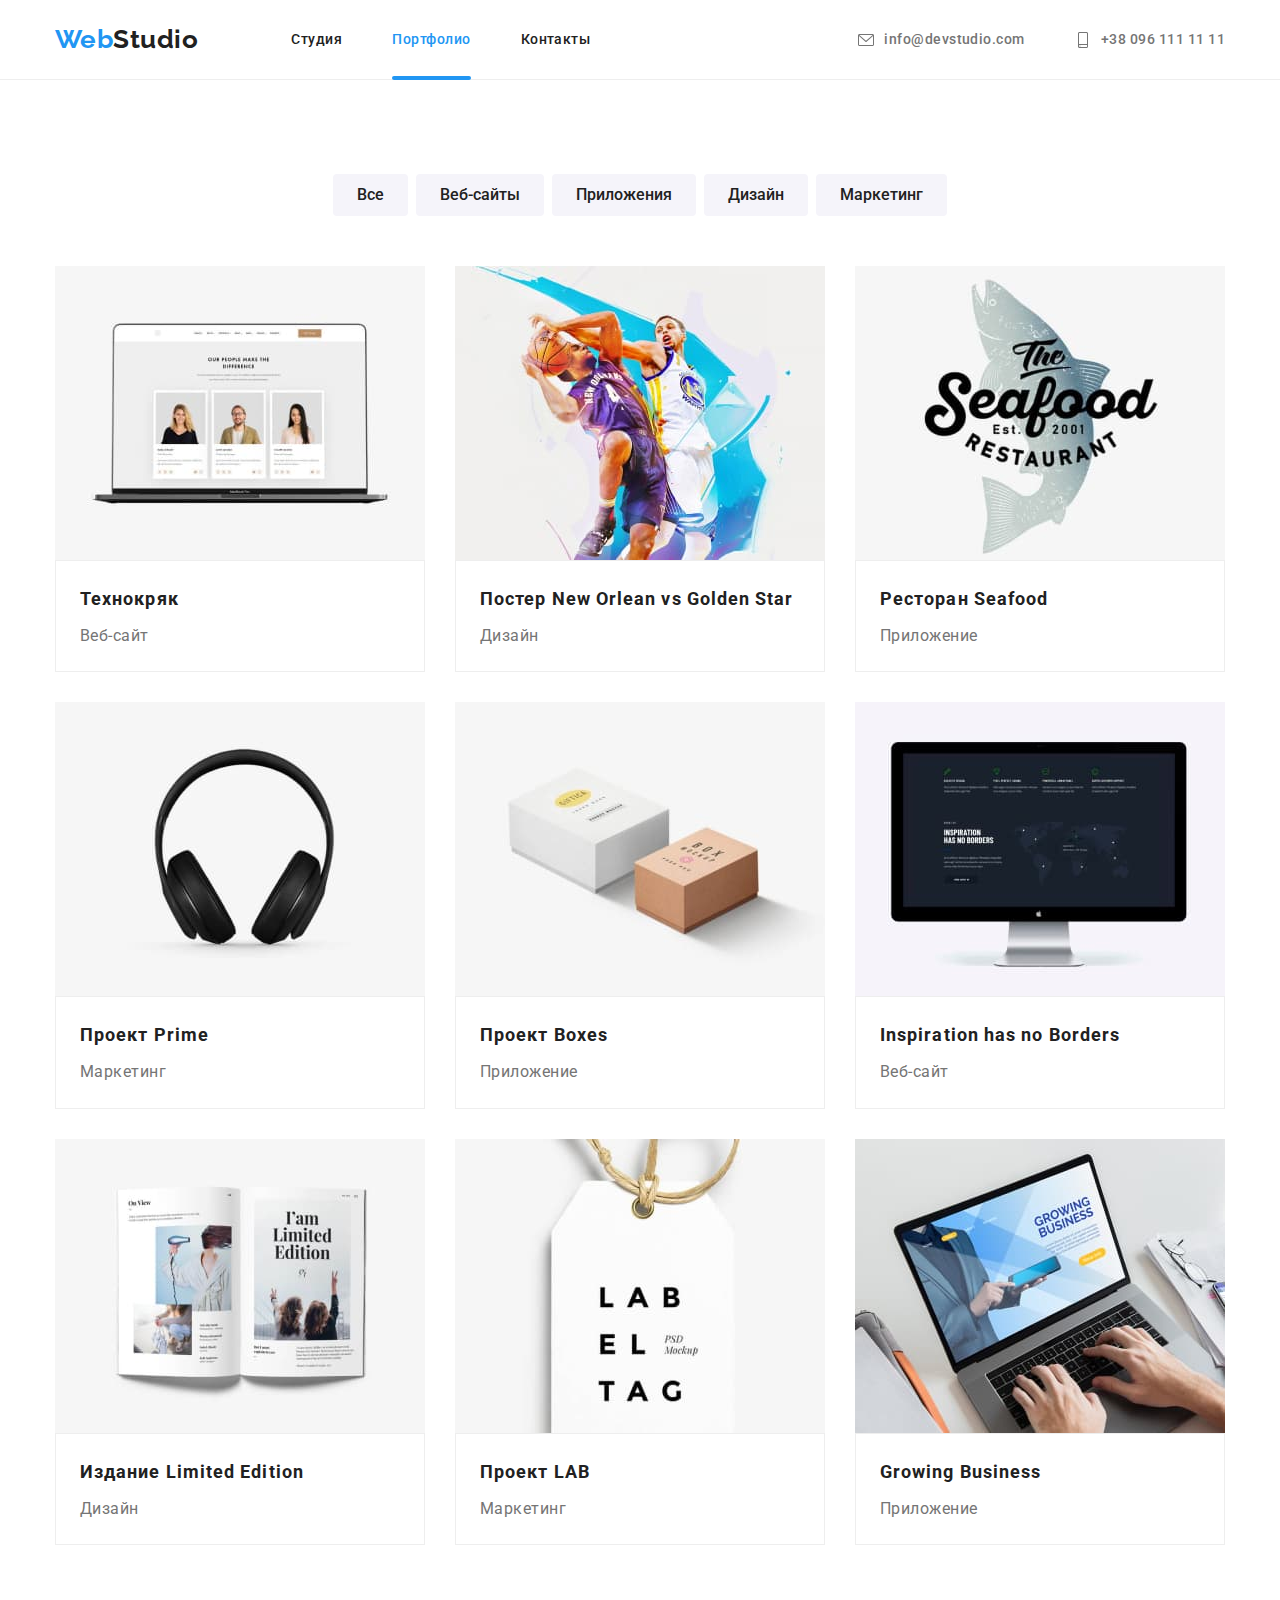
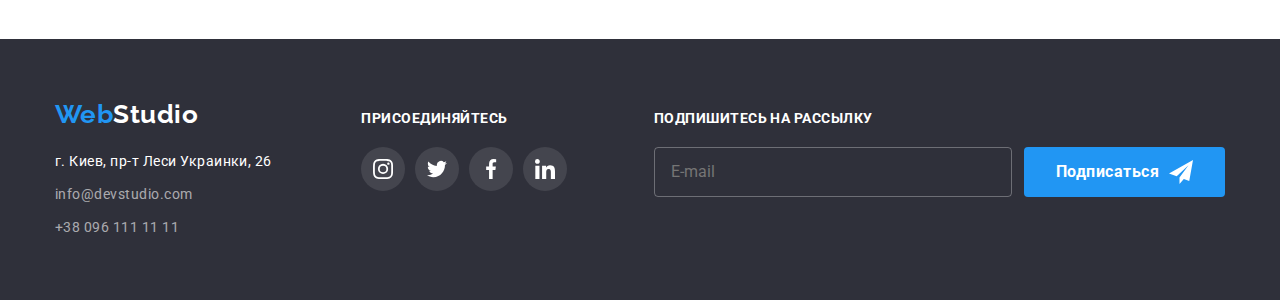
==== commit bc0416ae: "1st cor" ====
--- a/portfolio.html
+++ b/portfolio.html
@@ -9,15 +9,14 @@
     <link href="https://fonts.googleapis.com/css2?family=Raleway:wght@700&family=Roboto:wght@400;500;700;900&display=swap"
         rel="stylesheet">
     <link rel="stylesheet" href="https://cdnjs.cloudflare.com/ajax/libs/modern-normalize/1.1.0/modern-normalize.min.css">
-    <link rel="stylesheet" href="./css/styles.css">
-    <link rel="stylesheet" href="./css/main.css">
+    <link rel="stylesheet" href="./css/main.min.css">
 </head>
 
 <body class="body">
     <!--Header section-->
     <header class="header">
         <div class="container header__content">
-            <a href="/" class="logo">Web<span class="logo__part">Studio</span></a>
+            <a href="/" class="logo">Web<span class="logo__studio--primary">Studio</span></a>
     
             <nav>
                 <ul class="navigation">
@@ -36,14 +35,14 @@
             <ul class="contacts">
                 <li class="contacts__item">
                     <a href="mailto:info@devstudio.com" class="contacts__link">
-                        <svg class="contacs__icon" width="16" height="16">
+                        <svg class="contacts__icon" width="16" height="16">
                             <use href="./images/icons.svg#icon-envelope"></use>
                         </svg>
                         info@devstudio.com</a>
                 </li>
                 <li class="contacts__item">
                     <a href="tel:+380961111111" class="contacts__link">
-                        <svg class="contacs__icon" width="16" height="16">
+                        <svg class="contacts__icon" width="16" height="16">
                             <use href="./images/icons.svg#icon-smartphone"></use>
                         </svg>
                         +38 096 111 11 11</a>
@@ -56,19 +55,19 @@
     <main>
 
         <!--Projects section-->
-        <section class="projects">
+        <section class="section">
             <div class="container">
                 <h1 class="hidden__title">Projects</h1>
 
-                <ul class="buttons">
-                    <li class="buttons__item"><button type="button" class="buttons__secondary">Все</button></li>
-                    <li class="buttons__item"><button type="button" class="buttons__secondary">Веб-сайты</button></li>
-                    <li class="buttons__item"><button type="button" class="buttons__secondary">Приложения</button></li>
-                    <li class="buttons__item"><button type="button" class="buttons__secondary">Дизайн</button></li>
-                    <li class="buttons__item"><button type="button" class="buttons__secondary">Маркетинг</button></li>
+                <ul class="filters">
+                    <li class="filters__item"><button type="button" class="secondary-button">Все</button></li>
+                    <li class="filters__item"><button type="button" class="secondary-button">Веб-сайты</button></li>
+                    <li class="filters__item"><button type="button" class="secondary-button">Приложения</button></li>
+                    <li class="filters__item"><button type="button" class="secondary-button">Дизайн</button></li>
+                    <li class="filters__item"><button type="button" class="secondary-button">Маркетинг</button></li>
                 </ul>
                 
-                <ul class="projects__list">
+                <ul class="projects">
                     <li class="projects__item">
                         <div class="projects__image">
                             <img src="./images/techo.jpg" alt="Веб-сайт Технокряк" width="370" class="projects__thumb">
@@ -78,7 +77,7 @@
                             </div>
                         </div>
                             
-                        <div class="projects__subtitle">
+                        <div class="projects__description">
                             <h2 class="projects__title">Технокряк</h2>
                             <p class="projects__type">Веб-сайт</p>
                         </div>
@@ -92,7 +91,7 @@
                             </div>
                         </div>
                             
-                        <div class="projects__subtitle">
+                        <div class="projects__description">
                             <h2 class="projects__title">Постер New Orlean vs Golden Star</h2>
                             <p class="projects__type">Дизайн</p>
                         </div>
@@ -106,7 +105,7 @@
                             </div>
                         </div>
                         
-                        <div class="projects__subtitle">
+                        <div class="projects__description">
                             <h2 class="projects__title">Ресторан Seafood</h2>
                             <p class="projects__type">Приложение</p>
                         </div>
@@ -120,7 +119,7 @@
                             </div>
                         </div>
                             
-                        <div class="projects__subtitle">
+                        <div class="projects__description">
                             <h2 class="projects__title">Проект Prime</h2>
                             <p class="projects__type">Маркетинг</p>
                         </div>
@@ -134,7 +133,7 @@
                             </div>
                         </div>
                             
-                        <div class="projects__subtitle">
+                        <div class="projects__description">
                             <h2 class="projects__title">Проект Boxes</h2>
                             <p class="projects__type">Приложение</p>
                         </div>
@@ -148,7 +147,7 @@
                             </div>
                         </div>
                             
-                        <div class="projects__subtitle">
+                        <div class="projects__description">
                             <h2 class="projects__title">Inspiration has no Borders</h2>
                             <p class="projects__type">Веб-сайт</p>
                         </div>
@@ -162,7 +161,7 @@
                             </div>
                         </div>
                             
-                        <div class="projects__subtitle">
+                        <div class="projects__description">
                             <h2 class="projects__title">Издание Limited Edition</h2>
                             <p class="projects__type">Дизайн</p>
                         </div>
@@ -176,7 +175,7 @@
                             </div>
                         </div>
                             
-                        <div class="projects__subtitle">
+                        <div class="projects__description">
                             <h2 class="projects__title">Проект LAB</h2>
                             <p class="projects__type">Маркетинг</p>
                         </div>
@@ -190,7 +189,7 @@
                             </div>
                         </div>
                             
-                        <div class="projects__subtitle">
+                        <div class="projects__description">
                             <h2 class="projects__title">Growing Business</h2>
                             <p class="projects__type">Приложение</p>
                         </div>
@@ -204,17 +203,18 @@
     <footer class="footer">
         <div class="container">
             <div class="footer__info">
-                <div class="footer__logo"><a href="/" class="logo">Web<span class="logo__part">Studio</span></a></div>
+                <div class="footer__logo"><a href="/" class="logo">Web<span
+                            class="logo__studio--secondary">Studio</span></a></div>
                 <address>
-                    <ul>
-                        <li class="footer__item"><a
+                    <ul class="address-list">
+                        <li class="address-list__item"><a
                                 href="https://www.google.com/maps/place/%D0%B1%D1%83%D0%BB.+%D0%9B%D0%B5%D1%81%D0%B8+%D0%A3%D0%BA%D1%80%D0%B0%D0%B8%D0%BD%D0%BA%D0%B8,+26,+%D0%9A%D0%B8%D0%B5%D0%B2,+02000/@50.4265841,30.5361971,17z/data=!3m1!4b1!4m5!3m4!1s0x40d4cf0e033ecbe9:0x57a4dffefec77da0!8m2!3d50.4265807!4d30.5383858"
-                                class="footer__link footer__map">г. Киев, пр-т Леси Украинки, 26</a></li>
-                        <li class="footer__item">
-                            <a href="mailto:info@devstudio.com" class="footer__link">info@devstudio.com</a>
+                                class="address-list__link--map">г. Киев, пр-т Леси Украинки, 26</a></li>
+                        <li class="address-list__item">
+                            <a href="mailto:info@devstudio.com" class="address-list__link">info@devstudio.com</a>
                         </li>
-                        <li>
-                            <a href="tel:+380961111111" class="footer__link">+38 096 111 11 11</a>
+                        <li class="address-list__item">
+                            <a href="tel:+380961111111" class="address-list__link">+38 096 111 11 11</a>
                         </li>
                     </ul>
                 </address>
@@ -224,28 +224,28 @@
                 <h3 class="footer__title">присоединяйтесь</h3>
                 <ul class="social">
                     <li class="social__item">
-                        <a href="" class="social__link">
+                        <a href="" class="social__link--background">
                             <svg width="20" height="20">
                                 <use href="./images/icons.svg#icon-instagram"></use>
                             </svg>
                         </a>
                     </li>
                     <li class="social__item">
-                        <a href="" class="social__link">
+                        <a href="" class="social__link--background">
                             <svg width="20" height="20">
                                 <use href="./images/icons.svg#icon-twitter"></use>
                             </svg>
                         </a>
                     </li>
                     <li class="social__item">
-                        <a href="" class="social__link">
+                        <a href="" class="social__link--background">
                             <svg width="20" height="20">
                                 <use href="./images/icons.svg#icon-facebook"></use>
                             </svg>
                         </a>
                     </li>
                     <li>
-                        <a href="" class="social__link">
+                        <a href="" class="social__link--background">
                             <svg width="20" height="20">
                                 <use href="./images/icons.svg#icon-linkedin"></use>
                             </svg>
@@ -254,13 +254,13 @@
                 </ul>
             </div>
     
-            <div class="footer__subscribe">
+            <div class="subscribe">
                 <h3 class="footer__title">Подпишитесь на рассылку</h3>
-                <form class="footer__form">
-                    <input type="text" placeholder="E-mail" class="footer__input">
-                    <button type="submit" class="button--primary">
+                <form class="subscribe__form">
+                    <input type="text" placeholder="E-mail" class="subscribe__input">
+                    <button type="submit" class="primary-button--flex">
                         <span>Подписаться</span>
-                        <svg width="24" height="24" class="footer__icon">
+                        <svg width="24" height="24" class="subscribe__icon">
                             <use href="./images/icons.svg#icon-send"></use>
                         </svg>
                     </button>
--- a/css/main.min.css
+++ b/css/main.min.css
@@ -0,0 +1,2 @@
+ul{padding:0;margin:0;list-style:none}h1,h2,h3,p{padding:0;margin:0}.body{background-color:#fff;color:#757575;font-family:"Roboto", sans-serif;letter-spacing:0.03em}.container{width:1200px;margin:0 auto;padding:0 15px}.section{padding:94px 0}.title{margin-bottom:50px;color:#212121;font-weight:700;font-size:36px;line-height:1.2;text-align:center}.hidden__title{position:absolute;width:1px;height:1px;margin:-1px;border:0;padding:0;white-space:nowrap;clip-path:inset(100%);clip:rect(0 0 0 0);overflow:hidden}.primary-button,.primary-button--flex,.primary-button--modal{min-width:200px;border-radius:4px;padding:10px 32px;border:none;background-color:#2196f3;color:#fff;font-family:inherit;font-weight:700;font-size:16px;line-height:1.875;letter-spacing:0.03em;cursor:pointer;transition:box-shadow 250ms cubic-bezier(0.4, 0, 0.2, 1)}.primary-button--flex{display:flex;align-items:center}.primary-button--modal{display:block;margin:0 auto}.primary-button--modal:hover{box-shadow:0px 4px 4px rgba(0,0,0,0.15)}.secondary-button{padding:6px 22px;background-color:#f5f4fa;color:#212121;border-color:transparent;border-radius:4px;font-family:inherit;font-weight:500;font-size:16px;line-height:1.6;cursor:pointer;transition:background-color 250ms cubic-bezier(0.4, 0, 0.2, 1),color 250ms cubic-bezier(0.4, 0, 0.2, 1),box-shadow 250ms cubic-bezier(0.4, 0, 0.2, 1)}.secondary-button:hover,.secondary-button:focus{background-color:#2196f3;color:#fff;box-shadow:0px 3px 1px rgba(0,0,0,0.1),0px 1px 2px rgba(0,0,0,0.08),0px 2px 2px rgba(0,0,0,0.12)}.close-button{position:absolute;top:8px;right:8px;display:flex;width:30px;height:30px;border-radius:50%;justify-content:center;align-items:center;border:1px solid rgba(0,0,0,0.1);background-color:#fff;cursor:pointer;transition:fill 250ms cubic-bezier(0.4, 0, 0.2, 1)}.close-button:hover,.close-button:focus{fill:#2196f3}.header{border-bottom:1px solid #eee}.header__content{display:flex;align-items:center}.logo{margin-right:93px;color:#2196f3;font-family:"Raleway", sans-serif;font-weight:700;font-size:26px;line-height:1.2;text-decoration:none}.logo__studio--primary{color:#212121}.logo__studio--secondary{color:#fff}.navigation{display:flex}.navigation__item:not(:last-child){margin-right:50px}.navigation__link{position:relative;display:block;padding:32px 0;color:#212121;font-weight:500;font-size:14px;line-height:1.1;text-decoration:none;transition:color 250ms cubic-bezier(0.4, 0, 0.2, 1)}.navigation__link:hover{color:#2196f3}.navigation__link.navigation__link--current{color:#2196f3}.navigation__link--current::after{content:"";display:block;position:absolute;bottom:-1px;left:0;width:100%;height:4px;background-color:#2196f3;border-radius:2px}.contacts{display:flex;margin-left:auto}.contacts__item:not(:last-child){margin-right:50px}.contacts__link{display:flex;align-items:center;color:#757575;font-weight:500;font-size:14px;line-height:1.1;text-decoration:none;transition:color 250ms cubic-bezier(0.4, 0, 0.2, 1)}.contacts__link:hover,.contacts__link:focus{color:#2196f3}.contacts__icon{margin-right:10px;fill:currentColor}.hero{max-width:1600px;margin:0 auto;padding:200px 0;background-color:#2f303a;background-image:linear-gradient(to right, rgba(47,48,58,0.4), rgba(47,48,58,0.4)),url(../images/bgi-hero.jpg);background-repeat:no-repeat;background-position:center;text-align:center}.hero__title{margin-bottom:30px;color:#fff;letter-spacing:0.06em;font-weight:900;font-size:44px;line-height:1.4;text-transform:uppercase}.description{padding:94px 0 47px}.description-list{display:flex;justify-content:space-between}.description-list__item{width:270px}.description-list__image{padding:25px 100px;margin-bottom:30px;border-radius:4px;background-color:#f5f4fa}.description-list__title{margin-bottom:10px;color:#212121;font-weight:700;font-size:14px;line-height:1.1;text-transform:uppercase}.description-list__text{font-size:14px;line-height:1.7}.about{padding-bottom:94px}.about-list{display:flex;justify-content:space-between}.about-list__item{position:relative;max-width:100%;height:auto;display:block}.about-list__image{display:block}.about-list__overlay{position:absolute;left:0;bottom:0;width:100%;padding:27px 0;background-color:rgba(47,48,58,0.8)}.about-list__text{font-size:14px;font-weight:700;line-height:1.14;text-align:center;text-transform:uppercase;color:#fff}.team{background-color:#f5f4fa}.team-list{display:flex;text-align:center}.team-list__item{background-color:#fff;border-radius:0px 0px 4px 4px;box-shadow:0px 1px 3px rgba(0,0,0,0.12),0px 1px 1px rgba(0,0,0,0.14),0px 2px 1px rgba(0,0,0,0.2)}.team-list__item:not(:last-child){margin-right:30px}.team-list__description{padding:30px 0}.team-list__name{margin-bottom:10px;color:#212121;font-weight:500;font-size:16px;line-height:1.2}.team-list__position{margin-bottom:16px;font-size:16px;line-height:1.2}.social{display:flex;justify-content:center}.social__item{margin-right:10px}.social__link,.social__link--background{width:44px;height:44px;border-radius:50%;justify-content:center;display:block;padding:12px 12px;fill:#afb1b8;transition:background-color 250ms cubic-bezier(0.4, 0, 0.2, 1),fill 250ms cubic-bezier(0.4, 0, 0.2, 1)}.social__link:hover,.social__link--background:hover,.social__link:focus,.social__link--background:focus{background-color:#2196f3;fill:#fff}.social__link--background{background-color:rgba(255,255,255,0.1);fill:#fff}.social__link--background:hover,.social__link--background:focus{background-color:#2196f3}.clients__list{display:flex}.clients__item{margin-right:30px}.client__link{display:block;padding:16px 32px;border:1px solid;border-color:#afb1b8;border-radius:4px;fill:#afb1b8;transition:fill 250ms cubic-bezier(0.4, 0, 0.2, 1),border-color 250ms cubic-bezier(0.4, 0, 0.2, 1)}.client__link:hover,.client__link:focus{fill:#2196f3;border-color:#2196f3}.footer{padding:60px 0;background-color:#2f303a}.footer .container{display:flex}.footer__info{margin-right:70px}.footer__logo{margin-bottom:20px}.address-list__item:not(:last-child){margin-bottom:9px}.address-list__link,.address-list__link--map{text-decoration:none;font-style:normal;color:rgba(255,255,255,0.6);font-family:inherit;font-size:14px;line-height:1.7;transition:color 250ms cubic-bezier(0.4, 0, 0.2, 1)}.address-list__link:hover,.address-list__link--map:hover,.address-list__link:focus,.address-list__link--map:focus{color:#2196f3}.address-list__link--map{color:#fff}.address-list__link--map:hover,.address-list__link--map:focus{color:#2196f3}.footer__join{margin-top:12px}.footer__title{margin-bottom:20px;font-weight:700;font-size:14px;line-height:1.1;text-transform:uppercase;color:#fff}.subscribe{margin-left:auto;margin-top:12px}.subscribe__form{display:flex}.subscribe__icon{margin-left:10px}.subscribe__input{display:inline-block;min-width:358px;margin-right:12px;padding:15px 16px;border:1px solid rgba(255,255,255,0.3);border-radius:4px;outline-style:none;background-color:transparent;color:rgba(255,255,255,0.3)}.backdrop{position:fixed;top:0;left:0;width:100%;height:100%;display:flex;justify-content:center;align-items:center;background-color:rgba(0,0,0,0.2);transition:opacity 300ms ease-in-out}.backdrop.is-hidden .modal{transform:scale(0.7)}.is-hidden{opacity:0;pointer-events:none}.modal{padding:40px;min-width:528px;min-height:581px;position:relative;box-shadow:0px 1px 3px rgba(0,0,0,0.12),0px 1px 1px rgba(0,0,0,0.14),0px 2px 1px rgba(0,0,0,0.2);border-radius:4px;transition:transform 300ms ease-in-out;background-color:#fff}.modal__title{margin-bottom:12px;font-weight:700;font-size:20px;line-height:1.15;text-align:center;letter-spacing:0.03em;color:#212121}.feedback__field{display:flex;flex-direction:column;margin-bottom:10px;font-size:12px;line-height:1.2;letter-spacing:0.01em}.feedback__label{position:relative;display:flex;flex-direction:column;margin-bottom:4px;font-size:12px;line-height:1.2;letter-spacing:0.01em}.feedback__group-absolute{position:relative}.feedback__icon{position:absolute;top:50%;left:12px;transform:translateY(-50%);transition:fill 250ms cubic-bezier(0.4, 0, 0.2, 1)}.feedback__input{width:100%;padding:11px 12px 11px 42px;border:1px solid rgba(33,33,33,0.2);outline:none;border-radius:4px;color:#000;transition:border 250ms cubic-bezier(0.4, 0, 0.2, 1)}.feedback__input:focus{border:1px solid #2196f3}.feedback__input:focus+.feedback__icon{fill:#2196f3}.feedback__textarea{display:flex;flex-direction:column;margin-bottom:20px}.feedback__textarea .feedback__comment::placeholder{font-size:12px;line-height:1.17;letter-spacing:0.01em;color:rgba(117,117,117,0.5)}.feedback__comment{min-height:120px;padding:12px 16px;resize:none;border:1px solid rgba(33,33,33,0.2);border-radius:4px;outline:none;color:#000;transition:border 250ms cubic-bezier(0.4, 0, 0.2, 1)}.feedback__comment:focus{border:1px solid #2196f3}.agreement{display:flex;align-items:center;justify-content:center;margin-bottom:30px}.agreement__checkbox{appearance:none;position:absolute}.agreement__checkbox:checked+.agreement__icon{padding:4px 3px;background-image:url(../images/mark.svg);background-color:#2196f3;background-position:center;background-repeat:no-repeat;border:none}.agreement__icon{display:inline-block;margin-right:8px;width:16px;height:15px;border:2px solid #212121;border-radius:2px;transition:background-color 250ms cubic-bezier(0.4, 0, 0.2, 1),background-image 250ms cubic-bezier(0.4, 0, 0.2, 1);cursor:pointer}.agreement__label{display:flex;align-items:center;margin-right:3px;font-size:14px;line-height:1.71;letter-spacing:0.03em}.agreement__link{font-size:14px;line-height:1.71;letter-spacing:0.03em;text-decoration-skip-ink:none;color:#2196f3}.filters{display:flex;justify-content:center;margin-bottom:50px}.filters__item:not(:last-child){margin-right:8px}.projects{display:flex;flex-wrap:wrap}.projects__item{margin:0 30px 30px 0;border-radius:0px 0px 4px 4px;transition:box-shadow 250ms cubic-bezier(0.4, 0, 0.2, 1)}.projects__item:hover,.projects__item:focus{box-shadow:0px 1px 3px rgba(0,0,0,0.12),0px 1px 1px rgba(0,0,0,0.14),0px 2px 1px rgba(0,0,0,0.2)}.projects__item:nth-child(3n){margin-right:0}.projects__item:nth-last-child(-n+3){margin-bottom:0}.projects__title{margin:0 0 4px 0;color:#212121;font-weight:700;font-size:18px;line-height:2;letter-spacing:0.06em}.projects__type{color:#757575;line-height:1.9}.projects__image{position:relative;overflow:hidden}.projects__thumb{display:block}.projects__overlay{position:absolute;left:0;top:0;width:100%;height:100%;padding:63px 24px;background-color:rgba(33,150,243,0.9);transform:translateY(100%);transition:transform 250ms cubic-bezier(0.4, 0, 0.2, 1)}.projects__text{font-weight:400;font-size:18px;line-height:1.56;color:#fff}.projects__item:hover .projects__overlay{transform:translateY(0)}.projects__description{border:1px solid #eee;padding:20px 24px}
+/*# sourceMappingURL=main.min.css.map */